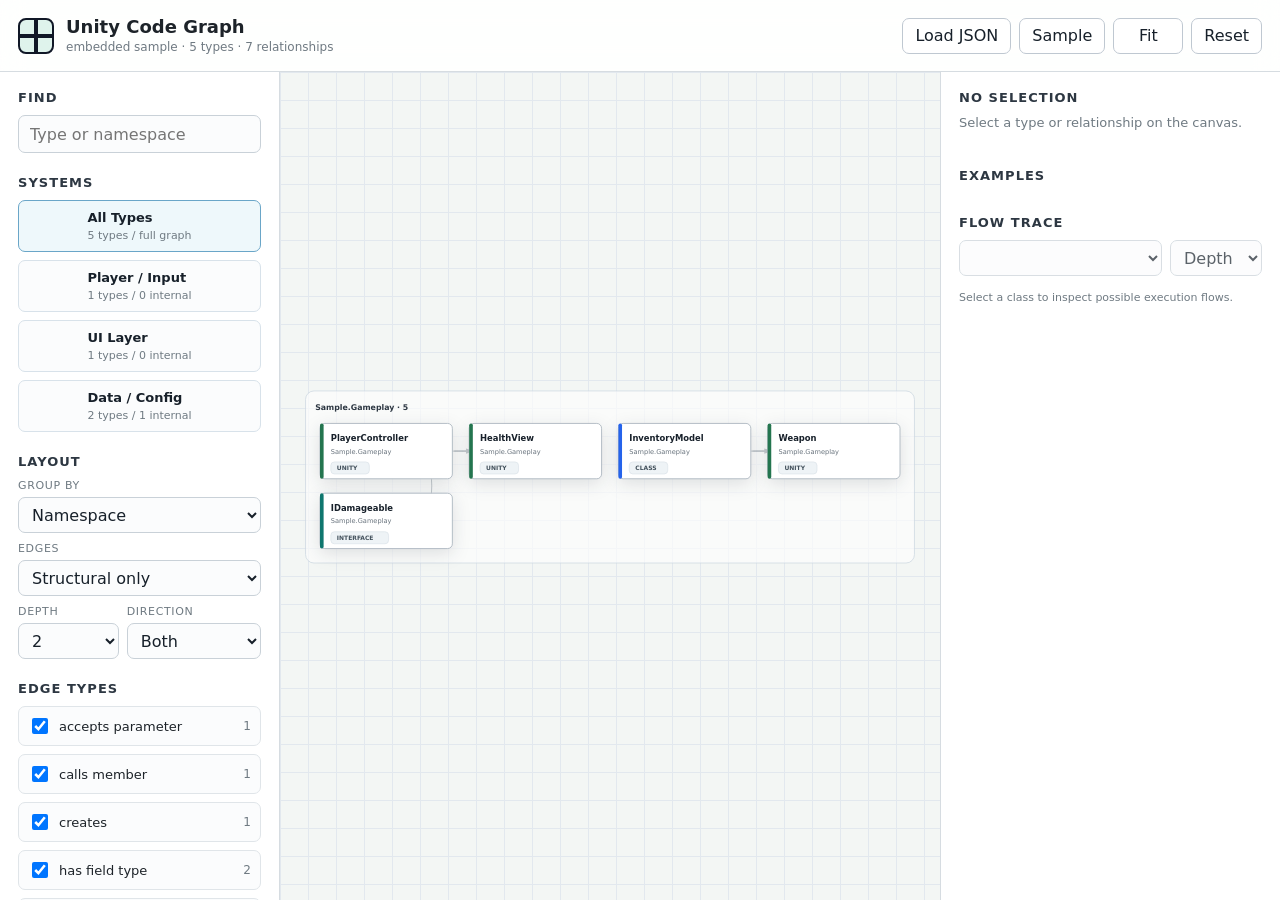
==== web/index.html @ 168dd960 "Initial Unity code graph prototype" ====
<!doctype html>
<html lang="en">
  <head>
    <meta charset="utf-8" />
    <meta name="viewport" content="width=device-width, initial-scale=1" />
    <title>Unity Code Graph</title>
    <link rel="stylesheet" href="./styles.css" />
  </head>
  <body>
    <div class="app-shell">
      <header class="topbar">
        <div class="brand">
          <span class="brand-mark" aria-hidden="true"></span>
          <div>
            <h1>Unity Code Graph</h1>
            <p id="graphSubtitle">Loading graph data</p>
          </div>
        </div>
        <div class="toolbar" aria-label="Graph controls">
          <label class="file-button" title="Load graph JSON">
            <input id="fileInput" type="file" accept="application/json,.json" />
            Load JSON
          </label>
          <button id="sampleButton" type="button" title="Reload sample graph">Sample</button>
          <button id="fitButton" type="button" title="Fit graph to view">Fit</button>
          <button id="resetButton" type="button" title="Reset filters and view">Reset</button>
        </div>
      </header>

      <aside class="left-panel">
        <section class="panel-section">
          <h2>Find</h2>
          <input id="searchInput" class="search-input" type="search" placeholder="Type or namespace" />
        </section>

        <section class="panel-section">
          <h2>Systems</h2>
          <div id="systemList" class="system-list"></div>
        </section>

        <section class="panel-section">
          <h2>Layout</h2>
          <div class="control-stack">
            <label>
              <span>Group by</span>
              <select id="groupSelect">
                <option value="namespace">Namespace</option>
                <option value="folder">Folder</option>
                <option value="kind">Type kind</option>
                <option value="unity">Unity / Plain</option>
              </select>
            </label>
            <label>
              <span>Edges</span>
              <select id="edgeModeSelect">
                <option value="all">All visible</option>
                <option value="selected">Selected neighborhood</option>
                <option value="structural" selected>Structural only</option>
              </select>
            </label>
            <div class="split-controls">
              <label>
                <span>Depth</span>
                <select id="neighborhoodDepthSelect">
                  <option value="1">1</option>
                  <option value="2" selected>2</option>
                  <option value="3">3</option>
                  <option value="4">4</option>
                </select>
              </label>
              <label>
                <span>Direction</span>
                <select id="neighborhoodDirectionSelect">
                  <option value="out">Out</option>
                  <option value="in">In</option>
                  <option value="both" selected>Both</option>
                </select>
              </label>
            </div>
          </div>
        </section>

        <section class="panel-section">
          <h2>Edge Types</h2>
          <div id="edgeFilters" class="filter-list"></div>
        </section>

        <section class="panel-section">
          <h2>Stats</h2>
          <dl class="stats">
            <div><dt>Types</dt><dd id="nodeCount">0</dd></div>
            <div><dt>Edges</dt><dd id="edgeCount">0</dd></div>
            <div><dt>Unity</dt><dd id="unityCount">0</dd></div>
          </dl>
        </section>
      </aside>

      <main class="canvas-wrap">
        <svg id="graphCanvas" role="img" aria-label="C# relationship graph">
          <defs>
            <marker id="arrowDefault" markerWidth="10" markerHeight="10" refX="9" refY="3" orient="auto" markerUnits="strokeWidth">
              <path d="M0,0 L0,6 L9,3 z"></path>
            </marker>
          </defs>
          <g id="viewport">
            <g id="edgesLayer"></g>
            <g id="nodesLayer"></g>
          </g>
        </svg>
        <div id="emptyState" class="empty-state" hidden>No matching nodes</div>
      </main>

      <aside class="right-panel">
        <section class="detail-card">
          <h2 id="detailTitle">No Selection</h2>
          <p id="detailSubtitle">Select a type or relationship on the canvas.</p>
          <dl id="detailList" class="detail-list"></dl>
        </section>

        <section class="detail-card">
          <h2>Examples</h2>
          <div id="exampleList" class="examples"></div>
        </section>

        <section class="detail-card">
          <h2>Flow Trace</h2>
          <div class="flow-controls">
            <select id="entrySelect"></select>
            <select id="flowDepthSelect">
              <option value="2">Depth 2</option>
              <option value="3" selected>Depth 3</option>
              <option value="4">Depth 4</option>
              <option value="5">Depth 5</option>
            </select>
          </div>
          <div id="flowList" class="flow-list"></div>
        </section>
      </aside>
    </div>

    <script src="./app.js"></script>
  </body>
</html>
---- web/styles.css ----
:root {
  --bg: #f7f8f6;
  --panel: #ffffff;
  --ink: #1d2329;
  --muted: #6f7a82;
  --line: #d6dce1;
  --blue: #2563eb;
  --teal: #0f766e;
  --green: #24754f;
  --rose: #be3455;
  --amber: #a15c07;
  --node: #ffffff;
  --shadow: 0 18px 50px rgba(23, 32, 42, 0.12);
}

* {
  box-sizing: border-box;
}

body {
  margin: 0;
  min-width: 1040px;
  min-height: 720px;
  color: var(--ink);
  background: var(--bg);
  font-family: Inter, ui-sans-serif, system-ui, -apple-system, BlinkMacSystemFont, "Segoe UI", sans-serif;
}

button,
input,
select {
  font: inherit;
}

.app-shell {
  display: grid;
  grid-template-columns: 280px minmax(520px, 1fr) 340px;
  grid-template-rows: 72px calc(100vh - 72px);
  height: 100vh;
}

.topbar {
  grid-column: 1 / 4;
  display: flex;
  align-items: center;
  justify-content: space-between;
  gap: 24px;
  padding: 12px 18px;
  border-bottom: 1px solid var(--line);
  background: rgba(255, 255, 255, 0.88);
  backdrop-filter: blur(12px);
}

.brand {
  display: flex;
  align-items: center;
  gap: 12px;
}

.brand-mark {
  width: 36px;
  height: 36px;
  border: 2px solid #111827;
  border-radius: 8px;
  background:
    linear-gradient(90deg, transparent 44%, #111827 44%, #111827 56%, transparent 56%),
    linear-gradient(0deg, transparent 44%, #111827 44%, #111827 56%, transparent 56%),
    #dff3ec;
}

h1,
h2,
p {
  margin: 0;
}

h1 {
  font-size: 18px;
  line-height: 1.15;
  letter-spacing: 0;
}

.brand p {
  margin-top: 3px;
  color: var(--muted);
  font-size: 12px;
}

.toolbar {
  display: flex;
  align-items: center;
  gap: 8px;
}

button,
.file-button {
  display: inline-flex;
  align-items: center;
  justify-content: center;
  min-width: 70px;
  height: 36px;
  padding: 0 12px;
  border: 1px solid #bfc8d1;
  border-radius: 7px;
  color: #17202a;
  background: #fff;
  cursor: pointer;
}

button:hover,
.file-button:hover {
  border-color: #8996a3;
  background: #f2f5f7;
}

.file-button input {
  position: absolute;
  width: 1px;
  height: 1px;
  opacity: 0;
}

.left-panel,
.right-panel {
  overflow: auto;
  padding: 18px;
  background: var(--panel);
}

.left-panel {
  border-right: 1px solid var(--line);
}

.right-panel {
  border-left: 1px solid var(--line);
}

.panel-section,
.detail-card {
  margin-bottom: 22px;
}

h2 {
  margin-bottom: 10px;
  font-size: 13px;
  color: #2d3742;
  text-transform: uppercase;
  letter-spacing: 0.08em;
}

.search-input {
  width: 100%;
  height: 38px;
  border: 1px solid #c9d1d8;
  border-radius: 7px;
  padding: 0 11px;
  outline: none;
  background: #fbfcfd;
}

.control-stack {
  display: grid;
  gap: 9px;
}

.control-stack label {
  display: grid;
  gap: 5px;
}

.split-controls {
  display: grid;
  grid-template-columns: minmax(0, 0.75fr) minmax(0, 1fr);
  gap: 8px;
}

.control-stack span {
  color: var(--muted);
  font-size: 11px;
  text-transform: uppercase;
  letter-spacing: 0.06em;
}

select {
  width: 100%;
  height: 36px;
  border: 1px solid #c9d1d8;
  border-radius: 7px;
  padding: 0 9px;
  outline: none;
  color: #17202a;
  background: #fbfcfd;
}

select:focus {
  border-color: var(--blue);
  box-shadow: 0 0 0 3px rgba(37, 99, 235, 0.12);
}

.search-input:focus {
  border-color: var(--blue);
  box-shadow: 0 0 0 3px rgba(37, 99, 235, 0.12);
}

.filter-list {
  display: grid;
  gap: 8px;
}

.filter-item {
  display: flex;
  align-items: center;
  justify-content: space-between;
  gap: 8px;
  padding: 8px 9px;
  border: 1px solid #e0e5e9;
  border-radius: 7px;
  background: #fbfcfd;
}

.filter-item label {
  display: flex;
  align-items: center;
  gap: 8px;
  min-width: 0;
  font-size: 13px;
}

.filter-item input {
  width: 16px;
  height: 16px;
}

.filter-count {
  color: var(--muted);
  font-size: 12px;
}

.system-list {
  display: grid;
  gap: 8px;
}

.system-item {
  display: grid;
  justify-items: start;
  width: 100%;
  height: auto;
  min-height: 52px;
  padding: 9px 10px;
  border: 1px solid #d8e2ea;
  border-radius: 7px;
  background: #fbfcfd;
  text-align: left;
}

.system-item:hover,
.system-item.is-selected {
  border-color: #6aa6c8;
  background: #eef8fb;
}

.system-item strong {
  color: #17202a;
  font-size: 13px;
}

.system-item span {
  margin-top: 3px;
  color: var(--muted);
  font-size: 11px;
}

.stats {
  display: grid;
  grid-template-columns: repeat(3, 1fr);
  gap: 8px;
  margin: 0;
}

.stats div {
  padding: 10px;
  border: 1px solid #e0e5e9;
  border-radius: 7px;
  background: #fbfcfd;
}

.stats dt {
  color: var(--muted);
  font-size: 11px;
}

.stats dd {
  margin: 4px 0 0;
  font-size: 20px;
  font-weight: 700;
}

.canvas-wrap {
  position: relative;
  overflow: hidden;
  background:
    linear-gradient(#e2e8ee 1px, transparent 1px),
    linear-gradient(90deg, #e2e8ee 1px, transparent 1px);
  background-color: #f3f6f4;
  background-size: 28px 28px;
}

#graphCanvas {
  display: block;
  width: 100%;
  height: 100%;
  cursor: grab;
}

#graphCanvas.is-panning {
  cursor: grabbing;
}

.edge {
  fill: none;
  stroke: #687682;
  stroke-width: 1.5;
  marker-end: url(#arrowDefault);
  opacity: 0.42;
  cursor: pointer;
}

.edge:hover,
.edge.is-selected {
  stroke: #111827;
  stroke-width: 3;
  opacity: 1;
}

.section-band {
  fill: rgba(255, 255, 255, 0.62);
  stroke: #cbd5df;
  stroke-width: 1.2;
}

.section-label {
  fill: #2d3742;
  font-size: 13px;
  font-weight: 800;
  pointer-events: none;
}

marker path {
  fill: #7b8791;
}

.node {
  cursor: move;
}

.node-rect {
  fill: var(--node);
  stroke: #a8b3bd;
  stroke-width: 1.4;
  filter: drop-shadow(0 8px 14px rgba(15, 23, 42, 0.12));
}

.node.is-selected .node-rect {
  stroke: #111827;
  stroke-width: 2.4;
}

.node-title {
  fill: #17202a;
  font-size: 14px;
  font-weight: 700;
  pointer-events: none;
}

.node-subtitle {
  fill: #68737d;
  font-size: 11px;
  pointer-events: none;
}

.node-chip {
  fill: #eef3f6;
  stroke: #d8e0e6;
}

.node-chip-text {
  fill: #42505b;
  font-size: 10px;
  font-weight: 700;
  pointer-events: none;
  text-transform: uppercase;
}

.node-accent-class {
  fill: var(--blue);
}

.node-accent-interface {
  fill: var(--teal);
}

.node-accent-struct,
.node-accent-record,
.node-accent-record_struct {
  fill: var(--amber);
}

.node-accent-enum {
  fill: var(--rose);
}

.node-accent-unity {
  fill: var(--green);
}

.detail-list {
  display: grid;
  gap: 10px;
  margin: 0;
}

.detail-list div {
  min-width: 0;
}

.detail-list dt {
  color: var(--muted);
  font-size: 11px;
  text-transform: uppercase;
  letter-spacing: 0.06em;
}

.detail-list dd {
  margin: 3px 0 0;
  font-size: 13px;
  overflow-wrap: anywhere;
}

#detailSubtitle {
  margin-bottom: 16px;
  color: var(--muted);
  font-size: 13px;
}

.examples {
  display: grid;
  gap: 10px;
}

.example {
  padding: 10px;
  border: 1px solid #e0e5e9;
  border-radius: 7px;
  background: #fbfcfd;
}

.example code {
  display: block;
  margin-top: 5px;
  color: #17202a;
  font-size: 12px;
  white-space: pre-wrap;
}

.example span {
  color: var(--muted);
  font-size: 11px;
}

.empty-state {
  position: absolute;
  left: 50%;
  top: 50%;
  padding: 12px 16px;
  border: 1px solid #ccd4db;
  border-radius: 7px;
  background: rgba(255, 255, 255, 0.92);
  box-shadow: var(--shadow);
  transform: translate(-50%, -50%);
}

.flow-controls {
  display: grid;
  grid-template-columns: 1fr 92px;
  gap: 8px;
  margin-bottom: 12px;
}

.flow-list {
  display: grid;
  gap: 7px;
}

.flow-row {
  position: relative;
  display: grid;
  grid-template-columns: 14px 1fr;
  gap: 8px;
  margin-left: calc(var(--depth) * 16px);
  padding: 8px 9px;
  border: 1px solid #e0e5e9;
  border-radius: 7px;
  background: #fbfcfd;
}

.flow-row.cycle {
  border-color: #e4a6b6;
  background: #fff6f8;
}

.flow-line {
  width: 2px;
  min-height: 100%;
  border-radius: 999px;
  background: #8bb7d9;
}

.flow-row strong {
  display: block;
  color: #17202a;
  font-size: 12px;
  line-height: 1.25;
  overflow-wrap: anywhere;
}

.flow-row .flow-status {
  display: inline-flex;
  width: fit-content;
  margin-top: 5px;
  padding: 2px 6px;
  border: 1px solid #c9d8e5;
  border-radius: 6px;
  color: #284b63;
  background: #eef7fb;
  font-size: 10px;
  font-weight: 700;
  text-transform: uppercase;
}

.flow-row span,
.muted-text {
  display: block;
  margin-top: 3px;
  color: var(--muted);
  font-size: 11px;
  overflow-wrap: anywhere;
}
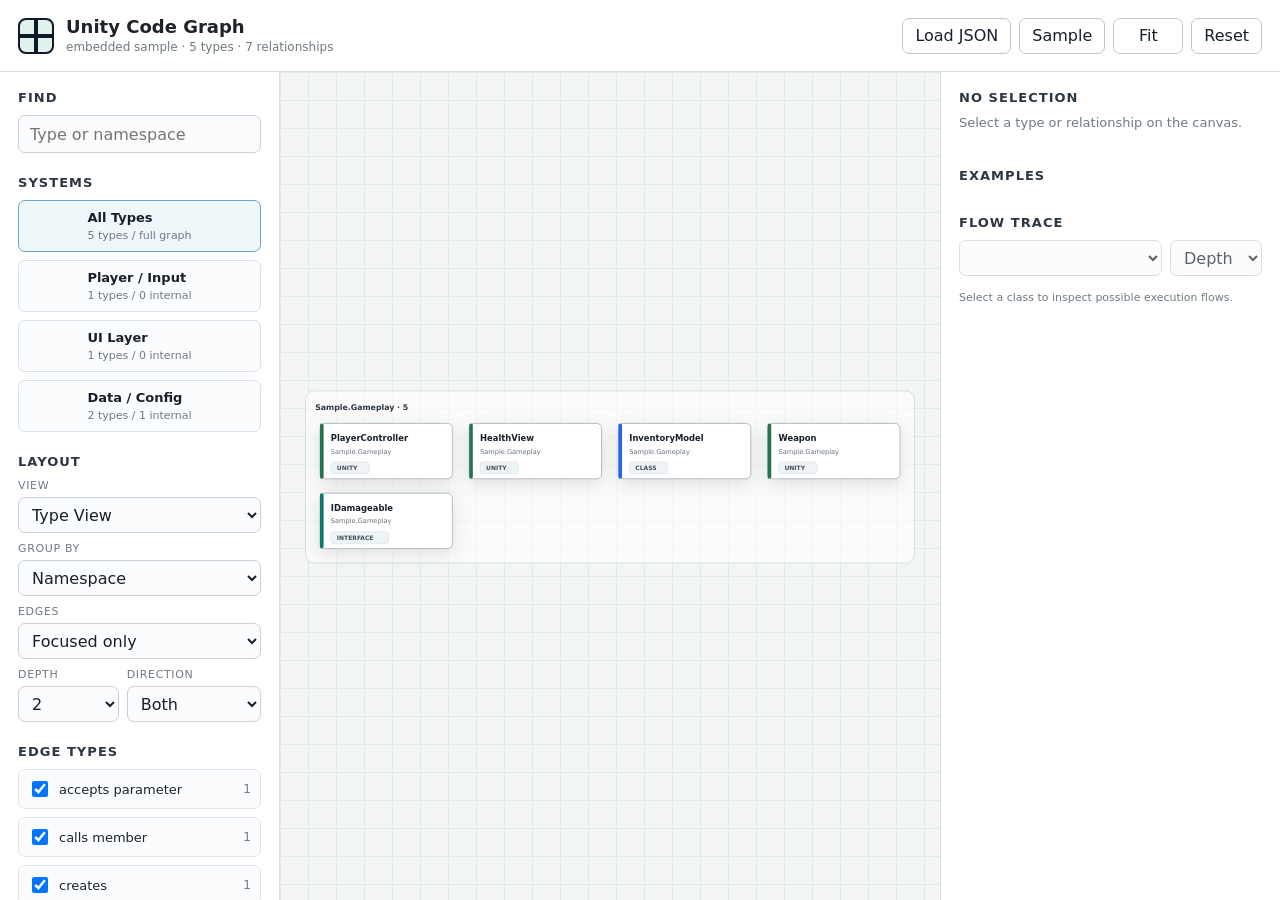
==== commit 50a9b8ea: "Improve graph layout modes" ====
--- a/web/index.html
+++ b/web/index.html
@@ -42,6 +42,13 @@
           <h2>Layout</h2>
           <div class="control-stack">
             <label>
+              <span>View</span>
+              <select id="viewModeSelect">
+                <option value="type" selected>Type View</option>
+                <option value="system">System View</option>
+              </select>
+            </label>
+            <label>
               <span>Group by</span>
               <select id="groupSelect">
                 <option value="namespace">Namespace</option>
@@ -53,9 +60,10 @@
             <label>
               <span>Edges</span>
               <select id="edgeModeSelect">
+                <option value="focused" selected>Focused only</option>
                 <option value="all">All visible</option>
                 <option value="selected">Selected neighborhood</option>
-                <option value="structural" selected>Structural only</option>
+                <option value="structural">Structural only</option>
               </select>
             </label>
             <div class="split-controls">
@@ -118,7 +126,7 @@
         </section>
 
         <section class="detail-card">
-          <h2>Examples</h2>
+          <h2 id="secondaryTitle">Examples</h2>
           <div id="exampleList" class="examples"></div>
         </section>
 
--- a/web/styles.css
+++ b/web/styles.css
@@ -414,6 +414,47 @@
   fill: var(--green);
 }
 
+.system-node {
+  cursor: pointer;
+}
+
+.system-node-rect {
+  fill: rgba(255, 255, 255, 0.94);
+  stroke: #9fb6c7;
+  stroke-width: 1.5;
+  filter: drop-shadow(0 10px 18px rgba(15, 23, 42, 0.12));
+}
+
+.system-node.is-selected .system-node-rect {
+  stroke: #111827;
+  stroke-width: 2.5;
+}
+
+.system-node-title {
+  fill: #17202a;
+  font-size: 15px;
+  font-weight: 800;
+  pointer-events: none;
+}
+
+.system-node-subtitle,
+.system-node-keywords {
+  fill: #5d6b76;
+  font-size: 11px;
+  pointer-events: none;
+}
+
+.system-node-keywords {
+  fill: #2f6b7f;
+  font-weight: 700;
+}
+
+.system-edge {
+  stroke: #52798d;
+  stroke-width: 2;
+  opacity: 0.34;
+}
+
 .detail-list {
   display: grid;
   gap: 10px;
@@ -465,6 +506,64 @@
 
 .example span {
   color: var(--muted);
+  font-size: 11px;
+}
+
+.system-report {
+  display: grid;
+  gap: 14px;
+}
+
+.system-report section {
+  display: grid;
+  gap: 8px;
+}
+
+.system-report h3 {
+  margin: 0;
+  color: #2d3742;
+  font-size: 11px;
+  letter-spacing: 0.06em;
+  text-transform: uppercase;
+}
+
+.system-report p {
+  margin: 0;
+  color: #42505b;
+  font-size: 13px;
+  line-height: 1.45;
+}
+
+.report-row,
+.report-flow {
+  padding: 10px;
+  border: 1px solid #e0e5e9;
+  border-radius: 7px;
+  background: #fbfcfd;
+}
+
+.report-row strong,
+.report-flow strong {
+  display: block;
+  color: #17202a;
+  font-size: 12px;
+  overflow-wrap: anywhere;
+}
+
+.report-row span {
+  display: block;
+  margin-top: 4px;
+  color: var(--muted);
+  font-size: 11px;
+  overflow-wrap: anywhere;
+}
+
+.report-flow ol {
+  display: grid;
+  gap: 4px;
+  margin: 8px 0 0;
+  padding-left: 18px;
+  color: #42505b;
   font-size: 11px;
 }
 
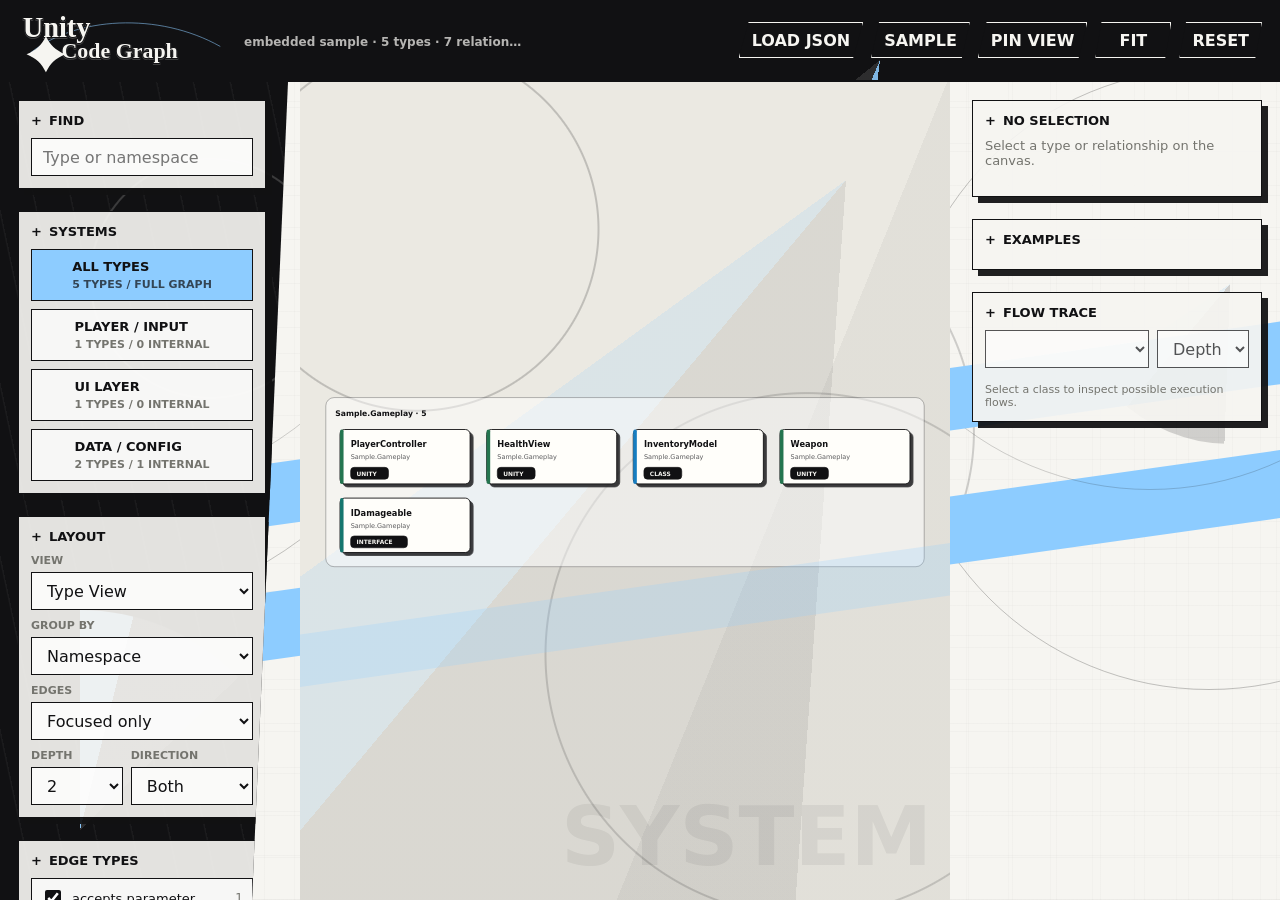
==== commit 6c6e5719: "Update launcher and graph viewer UI" ====
--- a/web/index.html
+++ b/web/index.html
@@ -8,11 +8,21 @@
   </head>
   <body>
     <div class="app-shell">
+      <div class="viewer-stage" aria-hidden="true">
+        <span class="stage-orbit stage-orbit-a"></span>
+        <span class="stage-orbit stage-orbit-b"></span>
+        <span class="stage-slash stage-slash-a"></span>
+        <span class="stage-slash stage-slash-b"></span>
+      </div>
       <header class="topbar">
         <div class="brand">
-          <span class="brand-mark" aria-hidden="true"></span>
-          <div>
-            <h1>Unity Code Graph</h1>
+          <svg class="viewer-wordmark" viewBox="0 0 340 96" role="img" aria-label="Unity Code Graph">
+            <path class="viewer-wordmark-orbit" d="M22 68 C92 12 220 4 316 58" />
+            <text class="viewer-wordmark-main" x="10" y="44">Unity</text>
+            <text class="viewer-wordmark-main viewer-wordmark-bottom" x="70" y="76">Code Graph</text>
+            <path class="viewer-wordmark-star" d="M46 42 C53 56 60 63 76 70 C60 77 53 84 46 98 C39 84 32 77 16 70 C32 63 39 56 46 42Z" />
+          </svg>
+          <div class="brand-copy">
             <p id="graphSubtitle">Loading graph data</p>
           </div>
         </div>
@@ -22,6 +32,7 @@
             Load JSON
           </label>
           <button id="sampleButton" type="button" title="Reload sample graph">Sample</button>
+          <button id="pinModeButton" type="button" title="Keep the current relationship view while moving nodes" aria-pressed="false">Pin View</button>
           <button id="fitButton" type="button" title="Fit graph to view">Fit</button>
           <button id="resetButton" type="button" title="Reset filters and view">Reset</button>
         </div>
--- a/web/styles.css
+++ b/web/styles.css
@@ -1,16 +1,19 @@
 :root {
-  --bg: #f7f8f6;
-  --panel: #ffffff;
-  --ink: #1d2329;
-  --muted: #6f7a82;
-  --line: #d6dce1;
-  --blue: #2563eb;
-  --teal: #0f766e;
+  --paper: #f6f5f1;
+  --paper-soft: #ebe9e2;
+  --ink: #111113;
+  --ink-soft: #343438;
+  --muted: #74746e;
+  --line: rgba(17, 17, 19, 0.24);
+  --blue: #8dccff;
+  --blue-strong: #167dc1;
+  --teal: #15766d;
   --green: #24754f;
-  --rose: #be3455;
-  --amber: #a15c07;
-  --node: #ffffff;
-  --shadow: 0 18px 50px rgba(23, 32, 42, 0.12);
+  --rose: #b82942;
+  --amber: #93620e;
+  --node: #fffefa;
+  --shadow: 8px 8px 0 rgba(17, 17, 19, 0.96);
+  --title-font: "Bodoni MT", Didot, "Baskerville", Cambria, Georgia, "Times New Roman", serif;
 }
 
 * {
@@ -22,8 +25,38 @@
   min-width: 1040px;
   min-height: 720px;
   color: var(--ink);
-  background: var(--bg);
+  background:
+    radial-gradient(circle at 58% 48%, transparent 0 230px, rgba(17, 17, 19, 0.18) 231px 232px, transparent 233px),
+    linear-gradient(110deg, transparent 0 18%, rgba(17, 17, 19, 0.16) 18.1% 18.25%, transparent 18.35%),
+    repeating-linear-gradient(0deg, rgba(17, 17, 19, 0.024) 0 1px, transparent 1px 44px),
+    repeating-linear-gradient(90deg, rgba(17, 17, 19, 0.018) 0 1px, transparent 1px 44px),
+    var(--paper);
   font-family: Inter, ui-sans-serif, system-ui, -apple-system, BlinkMacSystemFont, "Segoe UI", sans-serif;
+  overflow: hidden;
+}
+
+body::before,
+body::after {
+  content: "";
+  position: fixed;
+  pointer-events: none;
+  border: 1px solid var(--line);
+  border-radius: 50%;
+  z-index: 0;
+}
+
+body::before {
+  width: 840px;
+  height: 840px;
+  left: -370px;
+  top: -220px;
+}
+
+body::after {
+  width: 620px;
+  height: 620px;
+  right: -240px;
+  top: 68px;
 }
 
 button,
@@ -33,10 +66,25 @@
 }
 
 .app-shell {
+  position: relative;
+  z-index: 1;
   display: grid;
   grid-template-columns: 280px minmax(520px, 1fr) 340px;
-  grid-template-rows: 72px calc(100vh - 72px);
+  grid-template-rows: 76px calc(100vh - 76px);
   height: 100vh;
+}
+
+.app-shell::before {
+  content: "";
+  position: absolute;
+  left: 0;
+  right: 0;
+  top: 56%;
+  height: 52px;
+  pointer-events: none;
+  background: var(--blue);
+  transform: skewY(-7deg);
+  z-index: -1;
 }
 
 .topbar {
@@ -46,9 +94,9 @@
   justify-content: space-between;
   gap: 24px;
   padding: 12px 18px;
-  border-bottom: 1px solid var(--line);
-  background: rgba(255, 255, 255, 0.88);
-  backdrop-filter: blur(12px);
+  border-bottom: 2px solid var(--ink);
+  color: var(--paper);
+  background: var(--ink);
 }
 
 .brand {
@@ -58,14 +106,31 @@
 }
 
 .brand-mark {
-  width: 36px;
-  height: 36px;
-  border: 2px solid #111827;
-  border-radius: 8px;
-  background:
-    linear-gradient(90deg, transparent 44%, #111827 44%, #111827 56%, transparent 56%),
-    linear-gradient(0deg, transparent 44%, #111827 44%, #111827 56%, transparent 56%),
-    #dff3ec;
+  position: relative;
+  width: 38px;
+  height: 38px;
+  border: 2px solid var(--paper);
+  background: var(--ink);
+}
+
+.brand-mark::before,
+.brand-mark::after {
+  content: "";
+  position: absolute;
+  left: 50%;
+  top: 50%;
+  background: var(--paper);
+  transform: translate(-50%, -50%);
+}
+
+.brand-mark::before {
+  width: 28px;
+  height: 5px;
+}
+
+.brand-mark::after {
+  width: 5px;
+  height: 28px;
 }
 
 h1,
@@ -75,14 +140,16 @@
 }
 
 h1 {
-  font-size: 18px;
-  line-height: 1.15;
+  font-family: var(--title-font);
+  font-size: 27px;
+  font-weight: 600;
+  line-height: 1;
   letter-spacing: 0;
 }
 
 .brand p {
   margin-top: 3px;
-  color: var(--muted);
+  color: rgba(246, 245, 241, 0.72);
   font-size: 12px;
 }
 
@@ -100,17 +167,31 @@
   min-width: 70px;
   height: 36px;
   padding: 0 12px;
-  border: 1px solid #bfc8d1;
-  border-radius: 7px;
-  color: #17202a;
-  background: #fff;
+  border: 1px solid currentColor;
+  border-radius: 0;
+  color: var(--ink);
+  background: var(--paper);
   cursor: pointer;
+  font-weight: 900;
+  text-transform: uppercase;
+}
+
+.topbar button,
+.topbar .file-button {
+  color: var(--paper);
+  background: var(--ink);
 }
 
 button:hover,
 .file-button:hover {
-  border-color: #8996a3;
-  background: #f2f5f7;
+  color: var(--ink);
+  background: var(--blue);
+}
+
+button.is-active {
+  color: var(--ink);
+  background: var(--blue);
+  box-shadow: inset 0 -4px 0 rgba(17, 17, 19, 0.24);
 }
 
 .file-button input {
@@ -122,17 +203,18 @@
 
 .left-panel,
 .right-panel {
-  overflow: auto;
+  overflow-y: auto;
+  overflow-x: hidden;
   padding: 18px;
-  background: var(--panel);
+  background: rgba(246, 245, 241, 0.92);
 }
 
 .left-panel {
-  border-right: 1px solid var(--line);
+  border-right: 2px solid var(--ink);
 }
 
 .right-panel {
-  border-left: 1px solid var(--line);
+  border-left: 2px solid var(--ink);
 }
 
 .panel-section,
@@ -142,20 +224,35 @@
 
 h2 {
   margin-bottom: 10px;
+  color: var(--ink);
   font-size: 13px;
-  color: #2d3742;
+  font-weight: 900;
   text-transform: uppercase;
-  letter-spacing: 0.08em;
-}
-
-.search-input {
+  letter-spacing: 0;
+}
+
+h2::before {
+  content: "✦";
+  margin-right: 7px;
+  color: var(--ink);
+}
+
+.search-input,
+select {
   width: 100%;
   height: 38px;
-  border: 1px solid #c9d1d8;
-  border-radius: 7px;
+  border: 1px solid var(--ink);
+  border-radius: 0;
   padding: 0 11px;
   outline: none;
-  background: #fbfcfd;
+  color: var(--ink);
+  background: rgba(255, 255, 255, 0.82);
+}
+
+.search-input:focus,
+select:focus {
+  border-color: var(--blue-strong);
+  box-shadow: 0 0 0 3px rgba(141, 204, 255, 0.55);
 }
 
 .control-stack {
@@ -174,37 +271,34 @@
   gap: 8px;
 }
 
-.control-stack span {
+.control-stack span,
+.detail-list dt,
+.stats dt {
   color: var(--muted);
   font-size: 11px;
+  font-weight: 900;
   text-transform: uppercase;
-  letter-spacing: 0.06em;
-}
-
-select {
-  width: 100%;
-  height: 36px;
-  border: 1px solid #c9d1d8;
-  border-radius: 7px;
-  padding: 0 9px;
-  outline: none;
-  color: #17202a;
-  background: #fbfcfd;
-}
-
-select:focus {
-  border-color: var(--blue);
-  box-shadow: 0 0 0 3px rgba(37, 99, 235, 0.12);
-}
-
-.search-input:focus {
-  border-color: var(--blue);
-  box-shadow: 0 0 0 3px rgba(37, 99, 235, 0.12);
-}
-
-.filter-list {
+  letter-spacing: 0;
+}
+
+.filter-list,
+.system-list,
+.examples,
+.flow-list {
   display: grid;
   gap: 8px;
+}
+
+.filter-item,
+.system-item,
+.stats div,
+.example,
+.report-row,
+.report-flow,
+.flow-row {
+  border: 1px solid var(--ink);
+  border-radius: 0;
+  background: rgba(255, 255, 255, 0.72);
 }
 
 .filter-item {
@@ -213,9 +307,6 @@
   justify-content: space-between;
   gap: 8px;
   padding: 8px 9px;
-  border: 1px solid #e0e5e9;
-  border-radius: 7px;
-  background: #fbfcfd;
 }
 
 .filter-item label {
@@ -229,16 +320,12 @@
 .filter-item input {
   width: 16px;
   height: 16px;
+  accent-color: var(--ink);
 }
 
 .filter-count {
   color: var(--muted);
   font-size: 12px;
-}
-
-.system-list {
-  display: grid;
-  gap: 8px;
 }
 
 .system-item {
@@ -248,20 +335,17 @@
   height: auto;
   min-height: 52px;
   padding: 9px 10px;
-  border: 1px solid #d8e2ea;
-  border-radius: 7px;
-  background: #fbfcfd;
   text-align: left;
 }
 
 .system-item:hover,
 .system-item.is-selected {
-  border-color: #6aa6c8;
-  background: #eef8fb;
+  color: var(--ink);
+  background: var(--blue);
 }
 
 .system-item strong {
-  color: #17202a;
+  color: inherit;
   font-size: 13px;
 }
 
@@ -271,6 +355,11 @@
   font-size: 11px;
 }
 
+.system-item:hover span,
+.system-item.is-selected span {
+  color: rgba(17, 17, 19, 0.72);
+}
+
 .stats {
   display: grid;
   grid-template-columns: repeat(3, 1fr);
@@ -280,30 +369,33 @@
 
 .stats div {
   padding: 10px;
-  border: 1px solid #e0e5e9;
-  border-radius: 7px;
-  background: #fbfcfd;
-}
-
-.stats dt {
-  color: var(--muted);
-  font-size: 11px;
 }
 
 .stats dd {
   margin: 4px 0 0;
   font-size: 20px;
-  font-weight: 700;
+  font-weight: 900;
 }
 
 .canvas-wrap {
   position: relative;
   overflow: hidden;
   background:
-    linear-gradient(#e2e8ee 1px, transparent 1px),
-    linear-gradient(90deg, #e2e8ee 1px, transparent 1px);
-  background-color: #f3f6f4;
-  background-size: 28px 28px;
+    radial-gradient(circle at 22% 22%, transparent 0 180px, rgba(17, 17, 19, 0.22) 181px 182px, transparent 183px),
+    radial-gradient(circle at 76% 72%, transparent 0 260px, rgba(17, 17, 19, 0.18) 261px 262px, transparent 263px),
+    linear-gradient(118deg, transparent 0 68%, rgba(17, 17, 19, 0.045) 68% 100%),
+    var(--paper-soft);
+}
+
+.canvas-wrap::before {
+  content: "SYSTEM";
+  position: absolute;
+  right: 18px;
+  bottom: 16px;
+  color: rgba(17, 17, 19, 0.06);
+  font-size: 82px;
+  font-weight: 900;
+  pointer-events: none;
 }
 
 #graphCanvas {
@@ -319,7 +411,7 @@
 
 .edge {
   fill: none;
-  stroke: #687682;
+  stroke: #4b4b4d;
   stroke-width: 1.5;
   marker-end: url(#arrowDefault);
   opacity: 0.42;
@@ -328,72 +420,81 @@
 
 .edge:hover,
 .edge.is-selected {
-  stroke: #111827;
+  stroke: var(--ink);
   stroke-width: 3;
   opacity: 1;
 }
 
 .section-band {
-  fill: rgba(255, 255, 255, 0.62);
-  stroke: #cbd5df;
+  fill: rgba(255, 255, 255, 0.42);
+  stroke: rgba(17, 17, 19, 0.42);
   stroke-width: 1.2;
 }
 
 .section-label {
-  fill: #2d3742;
+  fill: var(--ink);
   font-size: 13px;
-  font-weight: 800;
+  font-weight: 900;
   pointer-events: none;
 }
 
 marker path {
-  fill: #7b8791;
+  fill: #4b4b4d;
 }
 
 .node {
   cursor: move;
 }
 
-.node-rect {
+.node-rect,
+.system-node-rect {
   fill: var(--node);
-  stroke: #a8b3bd;
-  stroke-width: 1.4;
-  filter: drop-shadow(0 8px 14px rgba(15, 23, 42, 0.12));
-}
-
-.node.is-selected .node-rect {
-  stroke: #111827;
-  stroke-width: 2.4;
-}
-
-.node-title {
-  fill: #17202a;
+  stroke: var(--ink);
+  stroke-width: 1.5;
+  filter: drop-shadow(6px 6px 0 rgba(17, 17, 19, 0.82));
+}
+
+.node.is-selected .node-rect,
+.system-node.is-selected .system-node-rect {
+  stroke: var(--blue-strong);
+  stroke-width: 3;
+}
+
+.node-title,
+.system-node-title {
+  fill: var(--ink);
   font-size: 14px;
-  font-weight: 700;
-  pointer-events: none;
-}
-
-.node-subtitle {
-  fill: #68737d;
+  font-weight: 900;
+  pointer-events: none;
+}
+
+.system-node-title {
+  font-size: 15px;
+}
+
+.node-subtitle,
+.system-node-subtitle,
+.system-node-keywords {
+  fill: #5b5b5d;
   font-size: 11px;
   pointer-events: none;
 }
 
 .node-chip {
-  fill: #eef3f6;
-  stroke: #d8e0e6;
+  fill: var(--ink);
+  stroke: var(--ink);
 }
 
 .node-chip-text {
-  fill: #42505b;
+  fill: var(--paper);
   font-size: 10px;
-  font-weight: 700;
+  font-weight: 900;
   pointer-events: none;
   text-transform: uppercase;
 }
 
 .node-accent-class {
-  fill: var(--blue);
+  fill: var(--blue-strong);
 }
 
 .node-accent-interface {
@@ -418,39 +519,13 @@
   cursor: pointer;
 }
 
-.system-node-rect {
-  fill: rgba(255, 255, 255, 0.94);
-  stroke: #9fb6c7;
-  stroke-width: 1.5;
-  filter: drop-shadow(0 10px 18px rgba(15, 23, 42, 0.12));
-}
-
-.system-node.is-selected .system-node-rect {
-  stroke: #111827;
-  stroke-width: 2.5;
-}
-
-.system-node-title {
-  fill: #17202a;
-  font-size: 15px;
-  font-weight: 800;
-  pointer-events: none;
-}
-
-.system-node-subtitle,
 .system-node-keywords {
-  fill: #5d6b76;
-  font-size: 11px;
-  pointer-events: none;
-}
-
-.system-node-keywords {
-  fill: #2f6b7f;
-  font-weight: 700;
+  fill: var(--blue-strong);
+  font-weight: 900;
 }
 
 .system-edge {
-  stroke: #52798d;
+  stroke: var(--ink);
   stroke-width: 2;
   opacity: 0.34;
 }
@@ -463,13 +538,6 @@
 
 .detail-list div {
   min-width: 0;
-}
-
-.detail-list dt {
-  color: var(--muted);
-  font-size: 11px;
-  text-transform: uppercase;
-  letter-spacing: 0.06em;
 }
 
 .detail-list dd {
@@ -484,22 +552,18 @@
   font-size: 13px;
 }
 
-.examples {
-  display: grid;
-  gap: 10px;
-}
-
-.example {
+.example,
+.report-row,
+.report-flow {
   padding: 10px;
-  border: 1px solid #e0e5e9;
-  border-radius: 7px;
-  background: #fbfcfd;
 }
 
 .example code {
   display: block;
   margin-top: 5px;
-  color: #17202a;
+  color: var(--paper);
+  background: var(--ink);
+  padding: 8px;
   font-size: 12px;
   white-space: pre-wrap;
 }
@@ -521,31 +585,24 @@
 
 .system-report h3 {
   margin: 0;
-  color: #2d3742;
+  color: var(--ink);
   font-size: 11px;
-  letter-spacing: 0.06em;
+  font-weight: 900;
+  letter-spacing: 0;
   text-transform: uppercase;
 }
 
 .system-report p {
   margin: 0;
-  color: #42505b;
+  color: var(--ink-soft);
   font-size: 13px;
   line-height: 1.45;
-}
-
-.report-row,
-.report-flow {
-  padding: 10px;
-  border: 1px solid #e0e5e9;
-  border-radius: 7px;
-  background: #fbfcfd;
 }
 
 .report-row strong,
 .report-flow strong {
   display: block;
-  color: #17202a;
+  color: var(--ink);
   font-size: 12px;
   overflow-wrap: anywhere;
 }
@@ -563,7 +620,7 @@
   gap: 4px;
   margin: 8px 0 0;
   padding-left: 18px;
-  color: #42505b;
+  color: var(--ink-soft);
   font-size: 11px;
 }
 
@@ -572,9 +629,10 @@
   left: 50%;
   top: 50%;
   padding: 12px 16px;
-  border: 1px solid #ccd4db;
-  border-radius: 7px;
-  background: rgba(255, 255, 255, 0.92);
+  border: 1px solid var(--ink);
+  border-radius: 0;
+  color: var(--paper);
+  background: var(--ink);
   box-shadow: var(--shadow);
   transform: translate(-50%, -50%);
 }
@@ -584,11 +642,6 @@
   grid-template-columns: 1fr 92px;
   gap: 8px;
   margin-bottom: 12px;
-}
-
-.flow-list {
-  display: grid;
-  gap: 7px;
 }
 
 .flow-row {
@@ -598,26 +651,21 @@
   gap: 8px;
   margin-left: calc(var(--depth) * 16px);
   padding: 8px 9px;
-  border: 1px solid #e0e5e9;
-  border-radius: 7px;
-  background: #fbfcfd;
 }
 
 .flow-row.cycle {
-  border-color: #e4a6b6;
-  background: #fff6f8;
+  background: #fff0f2;
 }
 
 .flow-line {
   width: 2px;
   min-height: 100%;
-  border-radius: 999px;
-  background: #8bb7d9;
+  background: var(--blue-strong);
 }
 
 .flow-row strong {
   display: block;
-  color: #17202a;
+  color: var(--ink);
   font-size: 12px;
   line-height: 1.25;
   overflow-wrap: anywhere;
@@ -628,12 +676,11 @@
   width: fit-content;
   margin-top: 5px;
   padding: 2px 6px;
-  border: 1px solid #c9d8e5;
-  border-radius: 6px;
-  color: #284b63;
-  background: #eef7fb;
+  border: 1px solid var(--ink);
+  color: var(--ink);
+  background: var(--blue);
   font-size: 10px;
-  font-weight: 700;
+  font-weight: 900;
   text-transform: uppercase;
 }
 
@@ -645,3 +692,381 @@
   font-size: 11px;
   overflow-wrap: anywhere;
 }
+
+/* Launcher-style viewer skin */
+.viewer-stage {
+  position: absolute;
+  inset: 0;
+  z-index: -1;
+  pointer-events: none;
+  overflow: hidden;
+}
+
+.stage-orbit {
+  position: absolute;
+  border: 1px solid rgba(17, 17, 19, 0.18);
+  border-radius: 50%;
+}
+
+.stage-orbit-a {
+  width: 720px;
+  height: 720px;
+  left: -280px;
+  top: -220px;
+}
+
+.stage-orbit-b {
+  width: 620px;
+  height: 620px;
+  right: -180px;
+  top: -130px;
+}
+
+.stage-slash {
+  position: absolute;
+  pointer-events: none;
+  transform-origin: left center;
+}
+
+.stage-slash-a {
+  left: -80px;
+  right: -160px;
+  top: 57%;
+  height: 62px;
+  background: var(--blue);
+  transform: rotate(-8deg);
+}
+
+.stage-slash-b {
+  width: 460px;
+  height: 70px;
+  right: -110px;
+  top: 28px;
+  background: var(--ink);
+  transform: rotate(-68deg);
+}
+
+.app-shell {
+  grid-template-columns: 300px minmax(520px, 1fr) 330px;
+  grid-template-rows: 82px calc(100vh - 82px);
+  background:
+    repeating-linear-gradient(0deg, rgba(17, 17, 19, 0.02) 0 1px, transparent 1px 42px),
+    repeating-linear-gradient(90deg, rgba(17, 17, 19, 0.015) 0 1px, transparent 1px 42px);
+}
+
+.app-shell::before {
+  top: 60%;
+  height: 68px;
+  transform: skewY(-8deg);
+}
+
+.topbar {
+  position: relative;
+  z-index: 2;
+  min-width: 0;
+  padding: 10px 18px 10px 16px;
+  overflow: hidden;
+}
+
+.topbar::after {
+  content: "";
+  position: absolute;
+  right: 220px;
+  top: -120px;
+  width: 360px;
+  height: 360px;
+  border-radius: 50%;
+  background:
+    conic-gradient(from 145deg,
+      transparent 0deg 42deg,
+      rgba(141, 204, 255, 0.88) 42deg 58deg,
+      rgba(246, 245, 241, 0.12) 58deg 86deg,
+      transparent 86deg 360deg);
+  pointer-events: none;
+}
+
+.brand {
+  position: relative;
+  z-index: 1;
+  min-width: 300px;
+  gap: 8px;
+  animation: viewerTitleIn 560ms cubic-bezier(.16, .92, .2, 1) both;
+}
+
+.brand-mark,
+.brand h1 {
+  display: none;
+}
+
+.viewer-wordmark {
+  width: 220px;
+  height: 62px;
+  overflow: visible;
+  flex: 0 0 auto;
+}
+
+.viewer-wordmark-main {
+  fill: var(--paper);
+  stroke: var(--ink);
+  stroke-width: 2.8px;
+  paint-order: stroke fill;
+  font-family: var(--title-font);
+  font-size: 44px;
+  font-weight: 600;
+  filter: drop-shadow(0 1px 0 rgba(246, 245, 241, 0.3));
+}
+
+.viewer-wordmark-bottom {
+  font-size: 34px;
+}
+
+.viewer-wordmark-orbit {
+  fill: none;
+  stroke: rgba(141, 204, 255, 0.72);
+  stroke-width: 1.2;
+}
+
+.viewer-wordmark-star {
+  fill: var(--paper);
+}
+
+.brand-copy {
+  min-width: 0;
+}
+
+.brand p {
+  max-width: 280px;
+  overflow: hidden;
+  white-space: nowrap;
+  text-overflow: ellipsis;
+  font-weight: 700;
+}
+
+.toolbar {
+  position: relative;
+  z-index: 1;
+  animation: viewerToolbarIn 520ms 120ms cubic-bezier(.18, .94, .2, 1) both;
+}
+
+.topbar button,
+.topbar .file-button {
+  min-width: 76px;
+  clip-path: polygon(8% 0, 100% 0, 92% 100%, 0 100%);
+}
+
+.topbar button:hover,
+.topbar .file-button:hover,
+.topbar button.is-active {
+  color: var(--ink);
+  background: var(--blue);
+}
+
+.left-panel,
+.right-panel {
+  position: relative;
+  z-index: 1;
+  border: 0;
+  background: transparent;
+}
+
+.left-panel {
+  color: var(--paper);
+  background:
+    radial-gradient(circle at 70% 24%, transparent 0 118px, rgba(246, 245, 241, 0.18) 119px 120px, transparent 121px),
+    repeating-linear-gradient(78deg, transparent 0 34px, rgba(246, 245, 241, 0.045) 35px 36px),
+    var(--ink);
+  clip-path: polygon(0 0, 96% 0, 84% 100%, 0 100%);
+  padding-right: 34px;
+  animation: viewerLeftIn 620ms 60ms cubic-bezier(.2, .9, .16, 1) both;
+}
+
+.left-panel::before {
+  content: "";
+  position: absolute;
+  left: -140px;
+  bottom: -150px;
+  width: 440px;
+  height: 440px;
+  border-radius: 50%;
+  background:
+    conic-gradient(from -18deg,
+      transparent 0deg 18deg,
+      rgba(141, 204, 255, 0.98) 18deg 32deg,
+      rgba(246, 245, 241, 0.12) 32deg 64deg,
+      transparent 64deg 360deg);
+  pointer-events: none;
+}
+
+.right-panel {
+  padding-left: 22px;
+  animation: viewerRightIn 600ms 180ms cubic-bezier(.18, .94, .2, 1) both;
+}
+
+.right-panel::before {
+  content: "";
+  position: absolute;
+  right: -110px;
+  top: 42px;
+  width: 320px;
+  height: 320px;
+  border-radius: 50%;
+  background:
+    conic-gradient(from 148deg,
+      transparent 0deg 34deg,
+      rgba(17, 17, 19, 0.92) 34deg 72deg,
+      rgba(141, 204, 255, 0.9) 72deg 88deg,
+      transparent 88deg 360deg);
+  opacity: 0.18;
+  pointer-events: none;
+}
+
+.panel-section,
+.detail-card {
+  position: relative;
+  z-index: 1;
+  padding: 12px;
+  border: 1px solid var(--ink);
+  background: rgba(246, 245, 241, 0.92);
+  box-shadow: 6px 6px 0 rgba(17, 17, 19, 0.94);
+}
+
+.left-panel .panel-section {
+  color: var(--ink);
+}
+
+.panel-section:nth-child(1),
+.detail-card:nth-child(1) {
+  animation: viewerPanelIn 500ms 180ms cubic-bezier(.18, .94, .2, 1) both;
+}
+
+.panel-section:nth-child(2),
+.detail-card:nth-child(2) {
+  animation: viewerPanelIn 500ms 260ms cubic-bezier(.18, .94, .2, 1) both;
+}
+
+.panel-section:nth-child(3),
+.detail-card:nth-child(3) {
+  animation: viewerPanelIn 500ms 340ms cubic-bezier(.18, .94, .2, 1) both;
+}
+
+.panel-section:nth-child(4) {
+  animation: viewerPanelIn 500ms 420ms cubic-bezier(.18, .94, .2, 1) both;
+}
+
+.panel-section:nth-child(5) {
+  animation: viewerPanelIn 500ms 500ms cubic-bezier(.18, .94, .2, 1) both;
+}
+
+h2::before {
+  content: "+";
+  margin-right: 7px;
+}
+
+.canvas-wrap {
+  z-index: 1;
+  background:
+    radial-gradient(circle at 18% 18%, transparent 0 180px, rgba(17, 17, 19, 0.2) 181px 182px, transparent 183px),
+    radial-gradient(circle at 78% 70%, transparent 0 260px, rgba(17, 17, 19, 0.16) 261px 262px, transparent 263px),
+    conic-gradient(from 146deg at 84% 12%,
+      transparent 0deg 38deg,
+      rgba(17, 17, 19, 0.08) 38deg 74deg,
+      rgba(141, 204, 255, 0.18) 74deg 88deg,
+      transparent 88deg 360deg),
+    linear-gradient(112deg, transparent 0 66%, rgba(17, 17, 19, 0.045) 66% 100%),
+    var(--paper-soft);
+  animation: viewerCanvasIn 620ms 120ms cubic-bezier(.2, .9, .16, 1) both;
+}
+
+.canvas-wrap::after {
+  content: "";
+  position: absolute;
+  left: -80px;
+  right: -80px;
+  top: 62%;
+  height: 52px;
+  background: rgba(141, 204, 255, 0.24);
+  transform: rotate(-8deg);
+  pointer-events: none;
+}
+
+.section-band {
+  fill: rgba(255, 255, 255, 0.48);
+  stroke: rgba(17, 17, 19, 0.4);
+}
+
+.node-rect,
+.system-node-rect {
+  filter: drop-shadow(5px 5px 0 rgba(17, 17, 19, 0.82));
+}
+
+.node.is-selected .node-rect,
+.system-node.is-selected .system-node-rect {
+  stroke: var(--blue-strong);
+  filter: drop-shadow(6px 6px 0 rgba(17, 17, 19, 0.88));
+}
+
+@keyframes viewerTitleIn {
+  from {
+    opacity: 0;
+    transform: translateX(-38px) rotate(-2deg);
+  }
+  to {
+    opacity: 1;
+    transform: translateX(0) rotate(0);
+  }
+}
+
+@keyframes viewerToolbarIn {
+  from {
+    opacity: 0;
+    transform: translateX(46px) skewX(-8deg);
+  }
+  to {
+    opacity: 1;
+    transform: translateX(0) skewX(0);
+  }
+}
+
+@keyframes viewerLeftIn {
+  from {
+    opacity: 0;
+    transform: translateX(-42px);
+  }
+  to {
+    opacity: 1;
+    transform: translateX(0);
+  }
+}
+
+@keyframes viewerRightIn {
+  from {
+    opacity: 0;
+    transform: translateX(42px);
+  }
+  to {
+    opacity: 1;
+    transform: translateX(0);
+  }
+}
+
+@keyframes viewerPanelIn {
+  from {
+    opacity: 0;
+    transform: translateX(36px) skewX(-6deg);
+  }
+  to {
+    opacity: 1;
+    transform: translateX(0) skewX(0);
+  }
+}
+
+@keyframes viewerCanvasIn {
+  from {
+    opacity: 0.2;
+    transform: scale(0.985);
+  }
+  to {
+    opacity: 1;
+    transform: scale(1);
+  }
+}
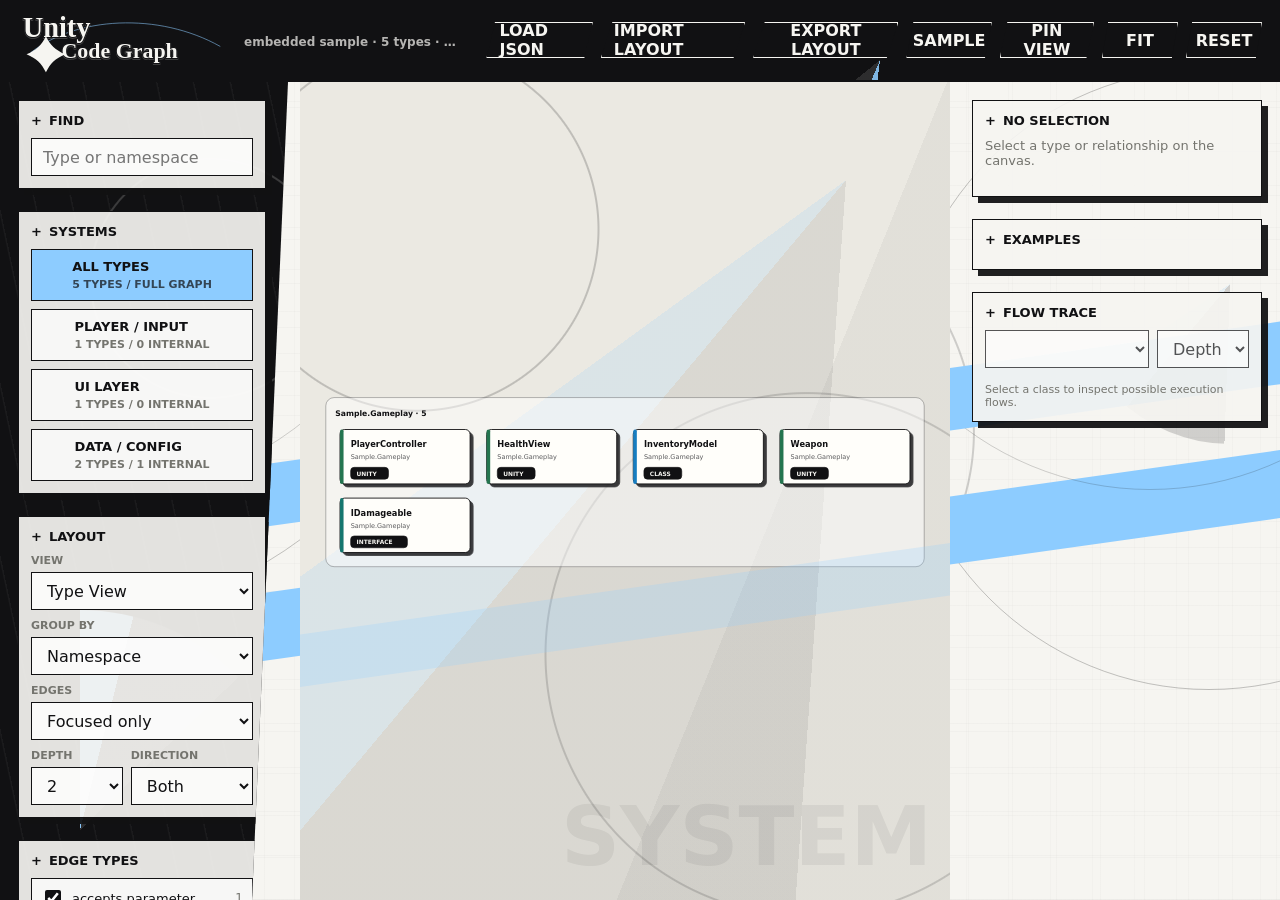
==== commit d210fd0c: "Add graph viewer state tools and call summaries" ====
--- a/web/index.html
+++ b/web/index.html
@@ -31,6 +31,11 @@
             <input id="fileInput" type="file" accept="application/json,.json" />
             Load JSON
           </label>
+          <label class="file-button" title="Import saved layout JSON">
+            <input id="layoutInput" type="file" accept="application/json,.json" />
+            Import Layout
+          </label>
+          <button id="exportLayoutButton" type="button" title="Export current layout state">Export Layout</button>
           <button id="sampleButton" type="button" title="Reload sample graph">Sample</button>
           <button id="pinModeButton" type="button" title="Keep the current relationship view while moving nodes" aria-pressed="false">Pin View</button>
           <button id="fitButton" type="button" title="Fit graph to view">Fit</button>
--- a/web/styles.css
+++ b/web/styles.css
@@ -284,6 +284,8 @@
 .filter-list,
 .system-list,
 .examples,
+.code-call-summary,
+.call-block,
 .flow-list {
   display: grid;
   gap: 8px;
@@ -293,12 +295,54 @@
 .system-item,
 .stats div,
 .example,
+.call-line,
 .report-row,
 .report-flow,
 .flow-row {
   border: 1px solid var(--ink);
   border-radius: 0;
   background: rgba(255, 255, 255, 0.72);
+}
+
+.code-call-summary {
+  gap: 14px;
+}
+
+.call-block h3 {
+  margin: 0;
+  color: var(--muted);
+  font-size: 11px;
+  font-weight: 900;
+  text-transform: uppercase;
+}
+
+.call-line {
+  display: grid;
+  gap: 4px;
+  padding: 8px 9px;
+  background:
+    linear-gradient(108deg, rgba(141, 204, 255, 0.18), transparent 48%),
+    rgba(255, 255, 255, 0.72);
+}
+
+.call-line strong {
+  min-width: 0;
+  overflow: hidden;
+  color: var(--ink);
+  font-size: 12px;
+  line-height: 1.35;
+  text-overflow: ellipsis;
+  white-space: nowrap;
+}
+
+.call-line strong span {
+  color: var(--blue-strong);
+}
+
+.call-line > span {
+  color: var(--muted);
+  font-size: 11px;
+  font-weight: 700;
 }
 
 .filter-item {
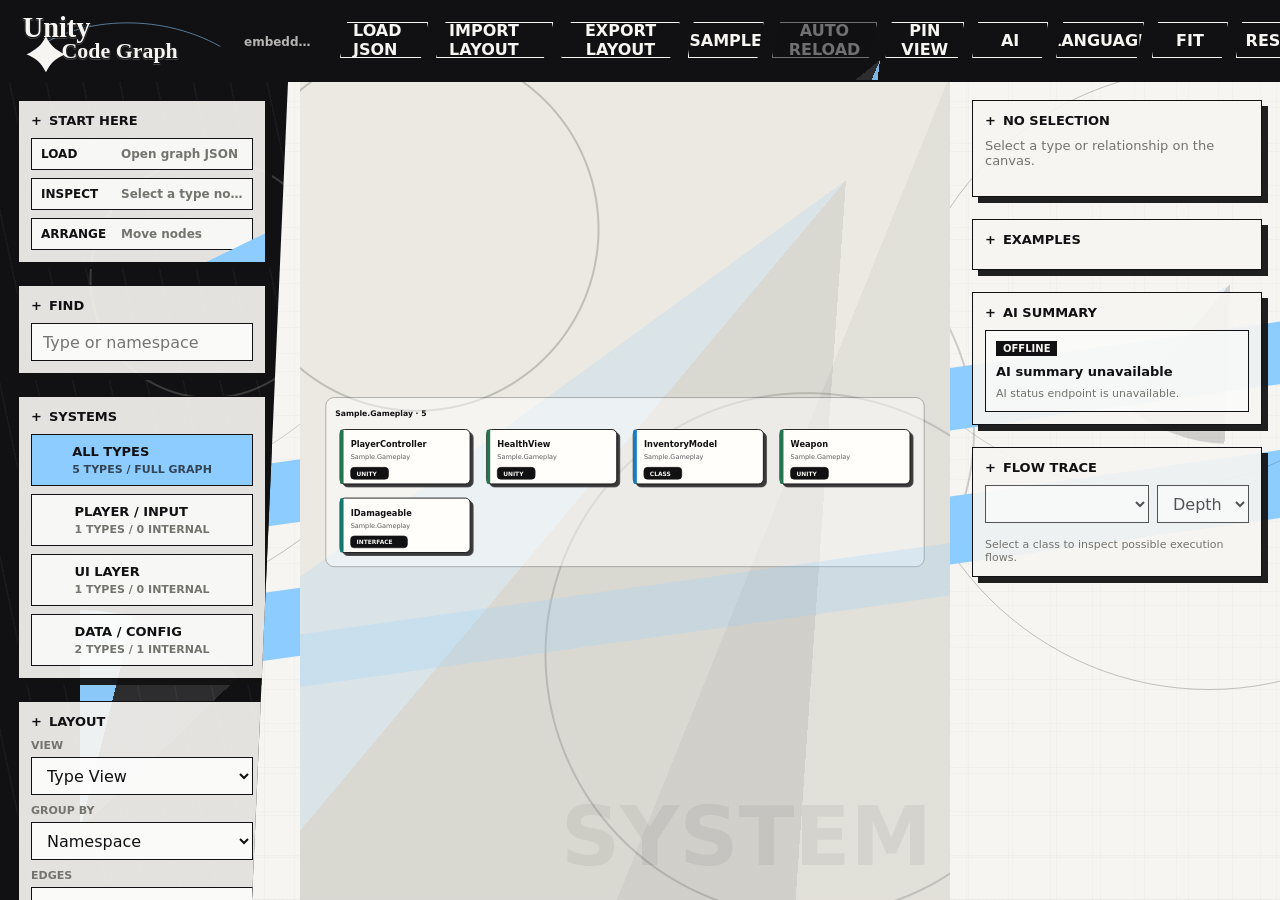
==== commit 57d46752: "Add AI walkthrough and viewer workflow tools" ====
--- a/web/index.html
+++ b/web/index.html
@@ -37,13 +37,91 @@
           </label>
           <button id="exportLayoutButton" type="button" title="Export current layout state">Export Layout</button>
           <button id="sampleButton" type="button" title="Reload sample graph">Sample</button>
+          <button id="autoReloadButton" type="button" title="Reload graph JSON when it changes" aria-pressed="false">Auto Reload</button>
           <button id="pinModeButton" type="button" title="Keep the current relationship view while moving nodes" aria-pressed="false">Pin View</button>
+          <button id="aiSettingsButton" type="button" title="Configure AI provider" aria-expanded="false">AI</button>
+          <button id="languageSettingsButton" type="button" title="Choose AI response language" aria-expanded="false">Language</button>
           <button id="fitButton" type="button" title="Fit graph to view">Fit</button>
           <button id="resetButton" type="button" title="Reset filters and view">Reset</button>
         </div>
       </header>
 
+      <section id="aiSettingsPanel" class="ai-settings-panel" hidden>
+        <div class="settings-title-row">
+          <div>
+            <span class="settings-kicker">AI Command</span>
+            <h2>Provider Settings</h2>
+          </div>
+          <button id="aiSettingsCloseButton" type="button" title="Close AI settings">Close</button>
+        </div>
+        <div class="settings-grid">
+          <label>
+            <span>Provider</span>
+            <select id="aiProviderSelect">
+              <option value="disabled">Disabled</option>
+              <option value="openai">OpenAI</option>
+              <option value="openrouter">OpenRouter</option>
+              <option value="deepseek">DeepSeek</option>
+              <option value="compatible">OpenAI Compatible</option>
+              <option value="ollama">Ollama</option>
+              <option value="vertex">Vertex AI</option>
+            </select>
+          </label>
+          <label>
+            <span>Base URL</span>
+            <input id="aiBaseUrlInput" type="url" spellcheck="false" />
+          </label>
+          <label>
+            <span>API Key</span>
+            <input id="aiApiKeyInput" type="password" autocomplete="off" placeholder="Paste only when changing keys" />
+          </label>
+          <label>
+            <span>Custom Model</span>
+            <input id="aiModelInput" type="text" spellcheck="false" />
+          </label>
+        </div>
+        <label class="settings-check">
+          <input id="aiSaveApiKeyInput" type="checkbox" checked />
+          <span>Remember API key on this Windows user profile</span>
+        </label>
+        <div class="model-picker">
+          <div class="model-picker-head">
+            <span>Models</span>
+            <button id="aiRefreshModelsButton" type="button">Refresh</button>
+          </div>
+          <div id="aiModelList" class="model-list"></div>
+        </div>
+        <div class="settings-footer">
+          <p id="aiSettingsStatus">AI settings are loaded from this launcher and optional local cache.</p>
+          <button id="aiSaveSettingsButton" type="button">Save AI</button>
+        </div>
+      </section>
+
+      <section id="languageSettingsPanel" class="language-settings-panel" hidden>
+        <div class="settings-title-row">
+          <div>
+            <span class="settings-kicker">Language Command</span>
+            <h2>Language Settings</h2>
+          </div>
+          <button id="languageSettingsCloseButton" type="button" title="Close language settings">Close</button>
+        </div>
+        <div class="language-options" role="group" aria-label="Language options">
+          <button type="button" data-language="en">English</button>
+          <button type="button" data-language="ko">한국어</button>
+        </div>
+        <p id="languageSettingsStatus">AI summaries will use the selected language.</p>
+      </section>
+
       <aside class="left-panel">
+        <section class="panel-section onboarding-panel">
+          <h2>Start Here</h2>
+          <ol class="onboarding-list">
+            <li><strong>Load</strong><span>Open graph JSON</span></li>
+            <li><strong>Inspect</strong><span>Select a type node</span></li>
+            <li><strong>Arrange</strong><span>Move nodes</span></li>
+          </ol>
+        </section>
+
         <section class="panel-section">
           <h2>Find</h2>
           <input id="searchInput" class="search-input" type="search" placeholder="Type or namespace" />
@@ -131,7 +209,10 @@
             <g id="nodesLayer"></g>
           </g>
         </svg>
-        <div id="emptyState" class="empty-state" hidden>No matching nodes</div>
+        <div id="emptyState" class="empty-state" hidden>
+          <strong id="emptyTitle">No matching nodes</strong>
+          <span id="emptyMessage">Clear the search or choose another filter.</span>
+        </div>
       </main>
 
       <aside class="right-panel">
@@ -144,6 +225,11 @@
         <section class="detail-card">
           <h2 id="secondaryTitle">Examples</h2>
           <div id="exampleList" class="examples"></div>
+        </section>
+
+        <section class="detail-card">
+          <h2>AI Summary</h2>
+          <div id="aiSummary" class="ai-summary"></div>
         </section>
 
         <section class="detail-card">
@@ -160,6 +246,23 @@
           <div id="flowList" class="flow-list"></div>
         </section>
       </aside>
+
+      <section id="explainDrawer" class="explain-drawer" hidden aria-label="AI explanation">
+        <div id="explainResizeHandle" class="explain-resize-handle" role="separator" aria-orientation="vertical" title="Drag to resize explanation"></div>
+        <header class="explain-header">
+          <div>
+            <span class="settings-kicker">AI Walkthrough</span>
+            <h2 id="explainTitle">Explanation</h2>
+            <p id="explainSubtitle">Code reading guide</p>
+          </div>
+          <div class="explain-actions">
+            <button id="explainExportButton" type="button">Export MD</button>
+            <button id="explainRegenerateButton" type="button">Regenerate</button>
+            <button id="explainCloseButton" type="button">Close</button>
+          </div>
+        </header>
+        <article id="explainContent" class="explain-content"></article>
+      </section>
     </div>
 
     <script src="./app.js"></script>
--- a/web/styles.css
+++ b/web/styles.css
@@ -70,7 +70,7 @@
   z-index: 1;
   display: grid;
   grid-template-columns: 280px minmax(520px, 1fr) 340px;
-  grid-template-rows: 76px calc(100vh - 76px);
+  grid-template-rows: 82px calc(100vh - 82px);
   height: 100vh;
 }
 
@@ -188,10 +188,503 @@
   background: var(--blue);
 }
 
+button:disabled {
+  cursor: not-allowed;
+  opacity: 0.42;
+}
+
 button.is-active {
   color: var(--ink);
   background: var(--blue);
   box-shadow: inset 0 -4px 0 rgba(17, 17, 19, 0.24);
+}
+
+.ai-settings-panel[hidden],
+.language-settings-panel[hidden] {
+  display: none;
+}
+
+.explain-drawer[hidden] {
+  display: none;
+}
+
+.ai-settings-panel,
+.language-settings-panel {
+  position: absolute;
+  top: 96px;
+  right: 18px;
+  z-index: 30;
+  width: min(560px, calc(100vw - 36px));
+  padding: 14px;
+  border: 2px solid var(--ink);
+  color: var(--ink);
+  background:
+    radial-gradient(circle at 88% 8%, transparent 0 96px, rgba(17, 17, 19, 0.18) 97px 98px, transparent 99px),
+    linear-gradient(116deg, transparent 0 72%, rgba(141, 204, 255, 0.55) 72% 84%, transparent 84%),
+    var(--paper);
+  box-shadow: var(--shadow);
+  animation: viewerPanelIn 360ms cubic-bezier(.18, .94, .2, 1) both;
+}
+
+.explain-drawer {
+  position: fixed;
+  right: 0;
+  top: 82px;
+  bottom: 0;
+  z-index: 35;
+  display: grid;
+  grid-template-rows: auto minmax(0, 1fr);
+  min-width: 460px;
+  max-width: calc(100vw - 280px);
+  border-left: 2px solid var(--ink);
+  color: var(--ink);
+  background:
+    radial-gradient(circle at 100% 8%, transparent 0 138px, rgba(17, 17, 19, 0.16) 139px 140px, transparent 141px),
+    linear-gradient(118deg, transparent 0 74%, rgba(141, 204, 255, 0.55) 74% 85%, transparent 85%),
+    var(--paper);
+  box-shadow: -10px 0 0 rgba(17, 17, 19, 0.18);
+  animation: explainDrawerIn 280ms cubic-bezier(.18, .94, .2, 1) both;
+}
+
+.explain-resize-handle {
+  position: absolute;
+  left: -8px;
+  top: 0;
+  bottom: 0;
+  width: 14px;
+  cursor: ew-resize;
+}
+
+.explain-resize-handle::before {
+  content: "";
+  position: absolute;
+  left: 5px;
+  top: 18px;
+  bottom: 18px;
+  width: 3px;
+  background: var(--ink);
+  opacity: 0.78;
+}
+
+.is-resizing-explain {
+  cursor: ew-resize;
+  user-select: none;
+}
+
+.explain-header {
+  display: flex;
+  align-items: flex-start;
+  justify-content: space-between;
+  gap: 18px;
+  padding: 18px 22px 14px;
+  border-bottom: 2px solid var(--ink);
+  background: rgba(246, 245, 241, 0.88);
+}
+
+.explain-header h2 {
+  margin-top: 4px;
+  font-family: var(--title-font);
+  font-size: 34px;
+  line-height: 0.95;
+}
+
+.explain-header p {
+  margin-top: 7px;
+  color: var(--muted);
+  font-size: 12px;
+  font-weight: 800;
+}
+
+.explain-actions {
+  display: flex;
+  flex-wrap: wrap;
+  justify-content: flex-end;
+  gap: 8px;
+}
+
+.explain-content {
+  min-width: 0;
+  padding: 20px 22px 28px;
+  overflow: auto;
+}
+
+.explain-state {
+  padding: 16px;
+  border: 1px solid var(--ink);
+  background: rgba(255, 255, 255, 0.72);
+  box-shadow: 6px 6px 0 rgba(17, 17, 19, 0.92);
+}
+
+.explain-state strong {
+  display: block;
+  margin-top: 9px;
+  font-size: 17px;
+  font-weight: 900;
+}
+
+.explain-state p {
+  margin-top: 8px;
+  color: var(--ink-soft);
+  font-size: 13px;
+  line-height: 1.5;
+}
+
+.explain-inline-actions {
+  margin-top: 14px;
+}
+
+.workflow-document {
+  display: grid;
+  gap: 18px;
+  width: 100%;
+  max-width: none;
+}
+
+.workflow-hero,
+.workflow-guide,
+.workflow-section,
+.workflow-code-example {
+  border: 1px solid var(--ink);
+  background: rgba(255, 255, 255, 0.74);
+  box-shadow: 6px 6px 0 rgba(17, 17, 19, 0.92);
+}
+
+.workflow-hero {
+  padding: 18px;
+}
+
+.workflow-guide {
+  padding: 12px 14px;
+  background:
+    linear-gradient(112deg, rgba(141, 204, 255, 0.32), transparent 66%),
+    rgba(255, 255, 255, 0.78);
+}
+
+.workflow-guide strong,
+.workflow-guide p {
+  display: block;
+}
+
+.workflow-guide strong {
+  margin-top: 8px;
+  color: var(--ink);
+  font-size: 13px;
+  font-weight: 900;
+  line-height: 1.45;
+}
+
+.workflow-guide p {
+  margin-top: 5px;
+  color: var(--ink-soft);
+  font-size: 12px;
+  line-height: 1.45;
+}
+
+.workflow-guide code {
+  padding: 1px 5px;
+  border: 1px solid rgba(17, 17, 19, 0.24);
+  background: rgba(255, 255, 255, 0.62);
+  font-family: "Cascadia Mono", Consolas, monospace;
+  font-size: 11px;
+}
+
+.workflow-hero h1 {
+  margin-top: 10px;
+  color: var(--ink);
+  font-size: 36px;
+  line-height: 0.98;
+}
+
+.workflow-hero p {
+  max-width: 108ch;
+  margin-top: 12px;
+  color: var(--ink);
+  font-size: 15px;
+  line-height: 1.65;
+}
+
+.workflow-hero span:not(.ai-badge),
+.workflow-document footer {
+  display: block;
+  margin-top: 10px;
+  color: var(--muted);
+  font-size: 11px;
+  line-height: 1.45;
+}
+
+.workflow-section {
+  padding: 14px 16px;
+  min-width: 0;
+}
+
+.workflow-section h3 {
+  margin: 0 0 10px;
+  color: var(--ink);
+  font-size: 13px;
+  font-weight: 900;
+  text-transform: uppercase;
+}
+
+.workflow-section ul,
+.workflow-path {
+  display: grid;
+  gap: 10px;
+  margin: 0;
+  padding-left: 22px;
+}
+
+.workflow-section li,
+.workflow-path li {
+  color: var(--ink);
+  font-size: 13px;
+  line-height: 1.55;
+}
+
+.workflow-path strong {
+  display: block;
+  font-size: 14px;
+}
+
+.workflow-path p {
+  max-width: 112ch;
+  margin: 4px 0 0;
+  color: var(--ink-soft);
+}
+
+.workflow-path span {
+  display: block;
+  margin-top: 5px;
+  color: var(--muted);
+  font-size: 12px;
+}
+
+.workflow-evidence-refs {
+  display: flex;
+  flex-wrap: wrap;
+  gap: 5px;
+  margin-top: 8px;
+}
+
+.workflow-evidence-refs span {
+  display: inline-flex;
+  max-width: 100%;
+  margin: 0;
+  padding: 4px 7px;
+  border: 1px solid rgba(17, 17, 19, 0.28);
+  color: var(--ink-soft);
+  background: rgba(17, 17, 19, 0.045);
+  font-family: "Cascadia Mono", Consolas, monospace;
+  font-size: 11px;
+  line-height: 1.35;
+  overflow-wrap: anywhere;
+}
+
+.workflow-nav-refs {
+  display: flex;
+  flex-wrap: wrap;
+  gap: 6px;
+  margin-top: 9px;
+}
+
+.workflow-nav-refs button {
+  min-height: 26px;
+  padding: 4px 8px;
+  border: 1px solid var(--ink);
+  color: var(--ink);
+  background: rgba(137, 203, 249, 0.24);
+  box-shadow: 2px 2px 0 rgba(17, 17, 19, 0.75);
+  font-family: "Cascadia Mono", Consolas, monospace;
+  font-size: 11px;
+  font-weight: 800;
+  cursor: pointer;
+}
+
+.workflow-nav-refs button:hover {
+  background: var(--blue);
+}
+
+.workflow-code-example {
+  margin-top: 10px;
+  padding: 12px;
+  overflow: hidden;
+}
+
+.workflow-code-example strong,
+.workflow-code-example span {
+  display: block;
+}
+
+.workflow-code-example strong {
+  font-size: 13px;
+}
+
+.workflow-code-example span {
+  margin-top: 3px;
+  color: var(--muted);
+  font-size: 11px;
+}
+
+.workflow-code-example pre {
+  margin: 9px 0 0;
+  padding: 12px;
+  border-left: 5px solid var(--blue);
+  color: var(--paper);
+  background: var(--ink);
+  overflow: auto;
+}
+
+.workflow-code-example code {
+  font-family: "Cascadia Mono", Consolas, monospace;
+  font-size: 12px;
+  line-height: 1.55;
+  tab-size: 2;
+  white-space: pre;
+}
+
+.workflow-code-example p {
+  margin-top: 8px;
+  color: var(--ink-soft);
+  font-size: 12px;
+  line-height: 1.5;
+}
+
+.language-settings-panel {
+  width: min(360px, calc(100vw - 36px));
+}
+
+.settings-title-row,
+.model-picker-head,
+.settings-footer {
+  display: flex;
+  align-items: center;
+  justify-content: space-between;
+  gap: 12px;
+}
+
+.settings-title-row {
+  margin-bottom: 12px;
+  border-bottom: 1px solid var(--ink);
+  padding-bottom: 10px;
+}
+
+.settings-kicker {
+  display: inline-flex;
+  margin-bottom: 4px;
+  padding: 2px 7px;
+  color: var(--paper);
+  background: var(--ink);
+  font-size: 10px;
+  font-weight: 900;
+  text-transform: uppercase;
+}
+
+.settings-grid {
+  display: grid;
+  grid-template-columns: repeat(2, minmax(0, 1fr));
+  gap: 10px;
+}
+
+.settings-grid label {
+  display: grid;
+  gap: 5px;
+  min-width: 0;
+}
+
+.settings-grid span,
+.model-picker-head span {
+  color: var(--muted);
+  font-size: 11px;
+  font-weight: 900;
+  text-transform: uppercase;
+}
+
+.settings-grid input {
+  width: 100%;
+  height: 38px;
+  border: 1px solid var(--ink);
+  border-radius: 0;
+  padding: 0 11px;
+  outline: none;
+  color: var(--ink);
+  background: rgba(255, 255, 255, 0.82);
+}
+
+.settings-grid input:focus {
+  border-color: var(--blue-strong);
+  box-shadow: 0 0 0 3px rgba(141, 204, 255, 0.55);
+}
+
+.settings-check {
+  display: flex;
+  align-items: center;
+  gap: 8px;
+  margin-top: 10px;
+  color: var(--ink);
+  font-size: 12px;
+  font-weight: 800;
+  line-height: 1.35;
+}
+
+.settings-check input {
+  width: 16px;
+  height: 16px;
+  accent-color: var(--blue-strong);
+}
+
+.model-picker {
+  margin-top: 12px;
+}
+
+.model-list {
+  display: flex;
+  gap: 8px;
+  margin-top: 7px;
+  padding: 8px;
+  border: 1px solid var(--ink);
+  background: rgba(255, 255, 255, 0.68);
+  overflow-x: auto;
+}
+
+.model-list button {
+  flex: 0 0 auto;
+  min-width: 120px;
+  height: 32px;
+  padding: 0 10px;
+  white-space: nowrap;
+}
+
+.model-list button.is-selected {
+  color: var(--ink);
+  background: var(--blue);
+}
+
+.settings-footer {
+  margin-top: 12px;
+}
+
+.settings-footer p {
+  color: var(--muted);
+  font-size: 11px;
+  line-height: 1.35;
+  overflow-wrap: anywhere;
+}
+
+.language-options {
+  display: grid;
+  grid-template-columns: repeat(2, minmax(0, 1fr));
+  gap: 8px;
+}
+
+.language-options button.is-selected {
+  color: var(--ink);
+  background: var(--blue);
+}
+
+#languageSettingsStatus {
+  margin-top: 10px;
+  color: var(--muted);
+  font-size: 11px;
+  line-height: 1.35;
 }
 
 .file-button input {
@@ -283,7 +776,9 @@
 
 .filter-list,
 .system-list,
+.onboarding-list,
 .examples,
+.ai-summary,
 .code-call-summary,
 .call-block,
 .flow-list {
@@ -293,6 +788,7 @@
 
 .filter-item,
 .system-item,
+.onboarding-list li,
 .stats div,
 .example,
 .call-line,
@@ -304,6 +800,52 @@
   background: rgba(255, 255, 255, 0.72);
 }
 
+.onboarding-panel {
+  overflow: hidden;
+}
+
+.onboarding-panel::after {
+  content: "";
+  position: absolute;
+  right: -1px;
+  bottom: -1px;
+  width: 62px;
+  height: 30px;
+  background: var(--blue);
+  clip-path: polygon(100% 0, 100% 100%, 0 100%);
+  pointer-events: none;
+}
+
+.onboarding-list {
+  margin: 0;
+  padding: 0;
+  list-style: none;
+}
+
+.onboarding-list li {
+  display: grid;
+  grid-template-columns: 72px minmax(0, 1fr);
+  gap: 8px;
+  padding: 8px 9px;
+}
+
+.onboarding-list strong {
+  color: var(--ink);
+  font-size: 12px;
+  font-weight: 900;
+  text-transform: uppercase;
+}
+
+.onboarding-list span {
+  min-width: 0;
+  overflow: hidden;
+  color: var(--muted);
+  font-size: 12px;
+  font-weight: 700;
+  text-overflow: ellipsis;
+  white-space: nowrap;
+}
+
 .code-call-summary {
   gap: 14px;
 }
@@ -469,6 +1011,13 @@
   opacity: 1;
 }
 
+.edge.is-workflow-focus {
+  stroke: var(--blue-strong);
+  stroke-width: 4;
+  opacity: 1;
+  filter: drop-shadow(0 0 5px rgba(44, 151, 224, 0.55));
+}
+
 .section-band {
   fill: rgba(255, 255, 255, 0.42);
   stroke: rgba(17, 17, 19, 0.42);
@@ -504,6 +1053,12 @@
   stroke-width: 3;
 }
 
+.node.is-workflow-focus .node-rect {
+  stroke: var(--blue-strong);
+  stroke-width: 4;
+  filter: drop-shadow(6px 6px 0 rgba(17, 17, 19, 0.82)) drop-shadow(0 0 6px rgba(44, 151, 224, 0.5));
+}
+
 .node-title,
 .system-node-title {
   fill: var(--ink);
@@ -597,9 +1152,134 @@
 }
 
 .example,
+.ai-state,
 .report-row,
 .report-flow {
   padding: 10px;
+}
+
+.ai-state {
+  border: 1px solid var(--ink);
+  background: rgba(255, 255, 255, 0.72);
+}
+
+.ai-state strong,
+.ai-state span {
+  display: block;
+}
+
+.ai-state strong {
+  margin-top: 7px;
+  color: var(--ink);
+  font-size: 13px;
+  line-height: 1.35;
+}
+
+.ai-state p {
+  margin: 8px 0 0;
+  color: var(--ink);
+  font-size: 12px;
+  line-height: 1.45;
+}
+
+.ai-state span:not(.ai-badge) {
+  margin-top: 5px;
+  color: var(--muted);
+  font-size: 11px;
+  line-height: 1.45;
+  overflow-wrap: anywhere;
+}
+
+.ai-state.is-muted {
+  background: rgba(255, 255, 255, 0.5);
+}
+
+.ai-badge {
+  display: inline-flex;
+  width: fit-content;
+  padding: 2px 7px;
+  color: var(--paper);
+  background: var(--ink);
+  font-size: 10px;
+  font-weight: 900;
+  text-transform: uppercase;
+}
+
+.ai-error {
+  color: #9f1c2f !important;
+  font-weight: 900;
+}
+
+.ai-actions {
+  display: flex;
+  flex-wrap: wrap;
+  gap: 8px;
+  margin-top: 10px;
+}
+
+.ai-result-section {
+  margin-top: 10px;
+}
+
+.ai-result-section h3 {
+  margin: 0 0 5px;
+  color: var(--ink);
+  font-size: 11px;
+  font-weight: 900;
+  text-transform: uppercase;
+}
+
+.ai-result-section ul {
+  display: grid;
+  gap: 4px;
+  margin: 0;
+  padding-left: 16px;
+}
+
+.ai-result-section li {
+  color: var(--ink);
+  font-size: 12px;
+  line-height: 1.35;
+}
+
+.ai-evidence {
+  display: grid;
+  gap: 6px;
+}
+
+.ai-evidence-row {
+  padding: 7px 8px;
+  border-left: 4px solid var(--blue);
+  background: rgba(17, 17, 19, 0.05);
+}
+
+.ai-evidence-row strong,
+.ai-evidence-row span,
+.ai-evidence-row code {
+  display: block;
+}
+
+.ai-evidence-row strong {
+  margin: 0;
+  font-size: 11px;
+  line-height: 1.25;
+  text-transform: uppercase;
+}
+
+.ai-evidence-row span {
+  margin-top: 3px;
+  color: var(--ink);
+  font-size: 12px;
+  line-height: 1.35;
+}
+
+.ai-evidence-row code {
+  margin-top: 5px;
+  color: var(--ink-soft);
+  font-size: 11px;
+  line-height: 1.35;
+  white-space: pre-wrap;
+  overflow-wrap: anywhere;
 }
 
 .example code {
@@ -672,13 +1352,35 @@
   position: absolute;
   left: 50%;
   top: 50%;
-  padding: 12px 16px;
+  display: grid;
+  gap: 6px;
+  min-width: 280px;
+  padding: 14px 16px;
   border: 1px solid var(--ink);
   border-radius: 0;
   color: var(--paper);
-  background: var(--ink);
+  background:
+    linear-gradient(112deg, rgba(141, 204, 255, 0.2), transparent 58%),
+    var(--ink);
   box-shadow: var(--shadow);
+  text-align: left;
   transform: translate(-50%, -50%);
+}
+
+.empty-state[hidden] {
+  display: none;
+}
+
+.empty-state strong {
+  font-size: 15px;
+  font-weight: 900;
+  text-transform: uppercase;
+}
+
+.empty-state span {
+  color: rgba(246, 245, 241, 0.72);
+  font-size: 12px;
+  font-weight: 700;
 }
 
 .flow-controls {
@@ -993,7 +1695,8 @@
   animation: viewerPanelIn 500ms 340ms cubic-bezier(.18, .94, .2, 1) both;
 }
 
-.panel-section:nth-child(4) {
+.panel-section:nth-child(4),
+.detail-card:nth-child(4) {
   animation: viewerPanelIn 500ms 420ms cubic-bezier(.18, .94, .2, 1) both;
 }
 
@@ -1049,6 +1752,12 @@
   filter: drop-shadow(6px 6px 0 rgba(17, 17, 19, 0.88));
 }
 
+.node.is-workflow-focus .node-rect {
+  stroke: var(--blue-strong);
+  stroke-width: 4;
+  filter: drop-shadow(6px 6px 0 rgba(17, 17, 19, 0.88)) drop-shadow(0 0 6px rgba(44, 151, 224, 0.5));
+}
+
 @keyframes viewerTitleIn {
   from {
     opacity: 0;
@@ -1104,6 +1813,17 @@
   }
 }
 
+@keyframes explainDrawerIn {
+  from {
+    opacity: 0;
+    transform: translateX(26px);
+  }
+  to {
+    opacity: 1;
+    transform: translateX(0);
+  }
+}
+
 @keyframes viewerCanvasIn {
   from {
     opacity: 0.2;
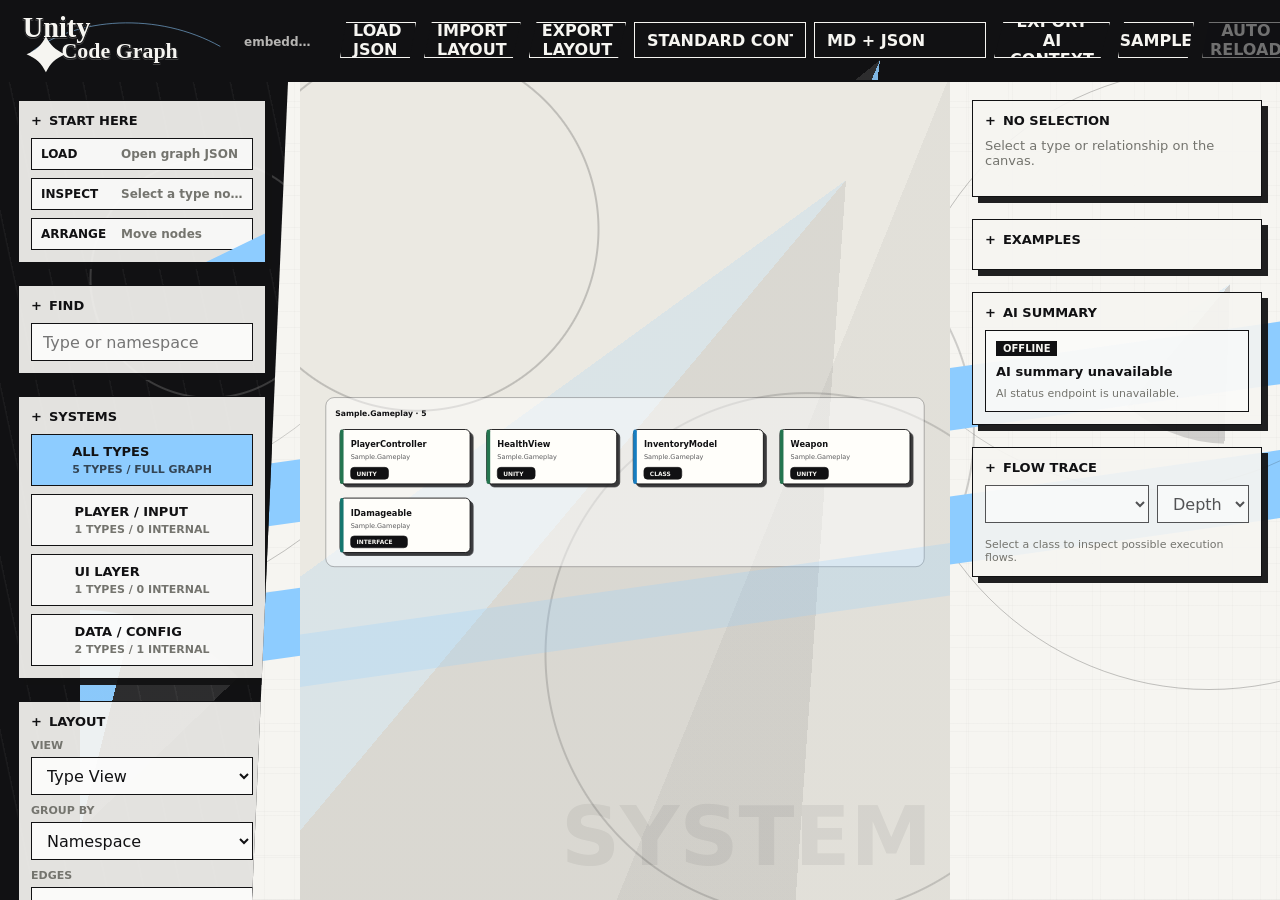
==== commit 24cccdd0: "[feat] Add Markdown and JSON AI context exports - Add Short, Standard, and Detailed context export l" ====
--- a/web/index.html
+++ b/web/index.html
@@ -36,6 +36,16 @@
             Import Layout
           </label>
           <button id="exportLayoutButton" type="button" title="Export current layout state">Export Layout</button>
+          <select id="aiContextQualitySelect" class="toolbar-select" title="AI context export detail level">
+            <option value="short">Short Context</option>
+            <option value="standard" selected>Standard Context</option>
+            <option value="detailed">Detailed Context</option>
+          </select>
+          <select id="aiContextFormatSelect" class="toolbar-select" title="AI context export format">
+            <option value="markdown">MD Only</option>
+            <option value="markdown-json" selected>MD + JSON</option>
+          </select>
+          <button id="exportAiContextButton" type="button" title="Export graph-derived Markdown and JSON context for AI tools">Export AI Context</button>
           <button id="sampleButton" type="button" title="Reload sample graph">Sample</button>
           <button id="autoReloadButton" type="button" title="Reload graph JSON when it changes" aria-pressed="false">Auto Reload</button>
           <button id="pinModeButton" type="button" title="Keep the current relationship view while moving nodes" aria-pressed="false">Pin View</button>
@@ -71,7 +81,7 @@
             <span>Base URL</span>
             <input id="aiBaseUrlInput" type="url" spellcheck="false" />
           </label>
-          <label>
+          <label class="ai-api-key-field">
             <span>API Key</span>
             <input id="aiApiKeyInput" type="password" autocomplete="off" placeholder="Paste only when changing keys" />
           </label>
@@ -80,9 +90,32 @@
             <input id="aiModelInput" type="text" spellcheck="false" />
           </label>
         </div>
+        <div id="vertexSettings" class="vertex-settings">
+          <div class="settings-grid">
+            <label>
+              <span>Project ID</span>
+              <input id="vertexProjectIdInput" type="text" spellcheck="false" placeholder="my-gcp-project" />
+            </label>
+            <label>
+              <span>Location</span>
+              <input id="vertexLocationInput" type="text" spellcheck="false" placeholder="us-central1" />
+            </label>
+          </div>
+          <label class="settings-textarea-field">
+            <span>Service Account JSON</span>
+            <textarea id="vertexServiceAccountInput" spellcheck="false" placeholder="Paste service account JSON or import a .json file"></textarea>
+          </label>
+          <div class="settings-inline-actions">
+            <label class="file-button">
+              Import JSON
+              <input id="vertexServiceAccountFileInput" type="file" accept=".json,application/json" />
+            </label>
+            <span>Or set GOOGLE_APPLICATION_CREDENTIALS before launching.</span>
+          </div>
+        </div>
         <label class="settings-check">
           <input id="aiSaveApiKeyInput" type="checkbox" checked />
-          <span>Remember API key on this Windows user profile</span>
+          <span>Remember API key or Vertex credentials on this Windows user profile</span>
         </label>
         <div class="model-picker">
           <div class="model-picker-head">
--- a/web/styles.css
+++ b/web/styles.css
@@ -160,7 +160,8 @@
 }
 
 button,
-.file-button {
+.file-button,
+.toolbar-select {
   display: inline-flex;
   align-items: center;
   justify-content: center;
@@ -177,15 +178,23 @@
 }
 
 .topbar button,
-.topbar .file-button {
+.topbar .file-button,
+.topbar .toolbar-select {
   color: var(--paper);
   background: var(--ink);
 }
 
 button:hover,
-.file-button:hover {
+.file-button:hover,
+.toolbar-select:hover {
   color: var(--ink);
   background: var(--blue);
+}
+
+.toolbar-select {
+  min-width: 132px;
+  max-width: 172px;
+  appearance: none;
 }
 
 button:disabled {
@@ -612,6 +621,64 @@
 .settings-grid input:focus {
   border-color: var(--blue-strong);
   box-shadow: 0 0 0 3px rgba(141, 204, 255, 0.55);
+}
+
+.vertex-settings {
+  display: none;
+  margin-top: 10px;
+}
+
+.ai-settings-panel.is-vertex-provider .vertex-settings {
+  display: grid;
+  gap: 10px;
+}
+
+.ai-settings-panel.is-vertex-provider .ai-api-key-field {
+  display: none;
+}
+
+.settings-textarea-field {
+  display: grid;
+  gap: 5px;
+}
+
+.settings-textarea-field span {
+  color: var(--muted);
+  font-size: 11px;
+  font-weight: 900;
+  text-transform: uppercase;
+}
+
+.settings-textarea-field textarea {
+  min-height: 116px;
+  resize: vertical;
+  border: 1px solid var(--ink);
+  border-radius: 0;
+  padding: 9px 11px;
+  outline: none;
+  color: var(--ink);
+  background: rgba(255, 255, 255, 0.82);
+  font-family: "Cascadia Mono", Consolas, monospace;
+  font-size: 11px;
+  line-height: 1.45;
+}
+
+.settings-textarea-field textarea:focus {
+  border-color: var(--blue-strong);
+  box-shadow: 0 0 0 3px rgba(141, 204, 255, 0.55);
+}
+
+.settings-inline-actions {
+  display: flex;
+  align-items: center;
+  flex-wrap: wrap;
+  gap: 8px 12px;
+}
+
+.settings-inline-actions span {
+  color: var(--muted);
+  font-size: 11px;
+  line-height: 1.35;
 }
 
 .settings-check {
